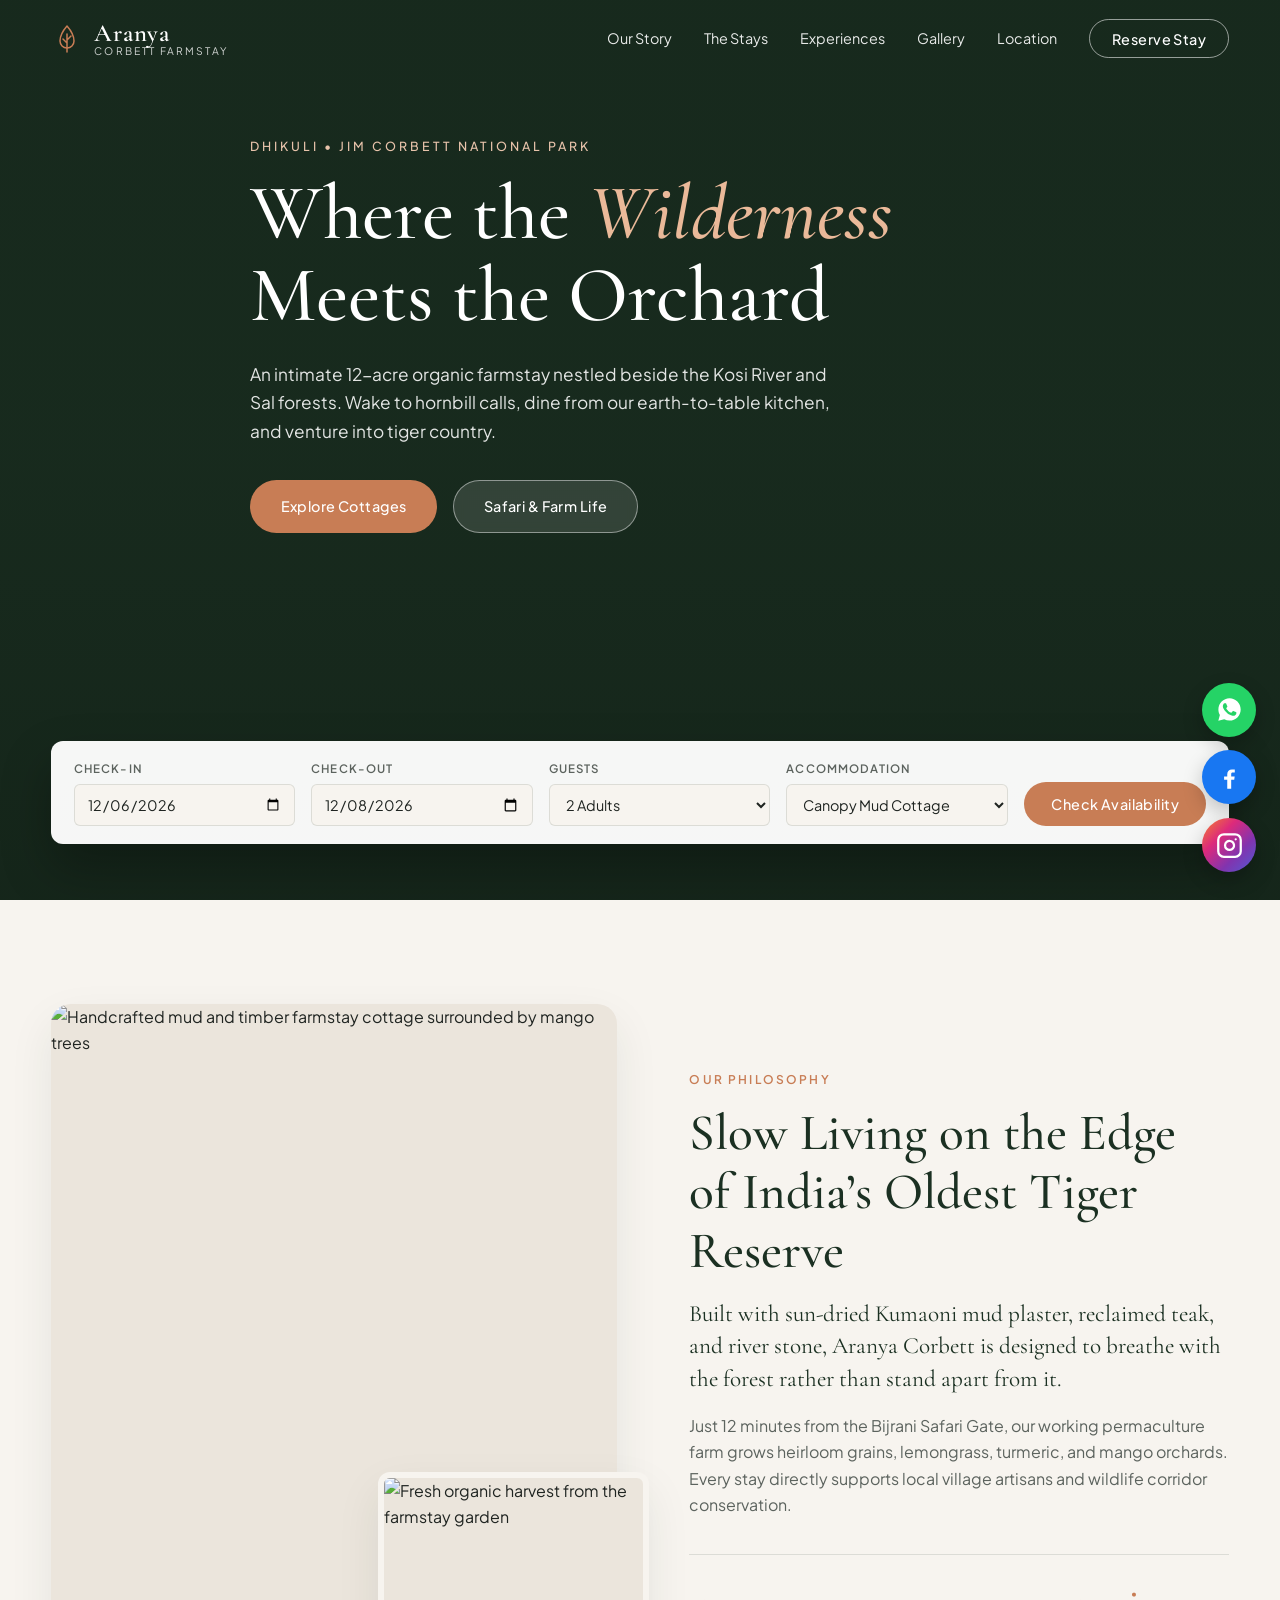
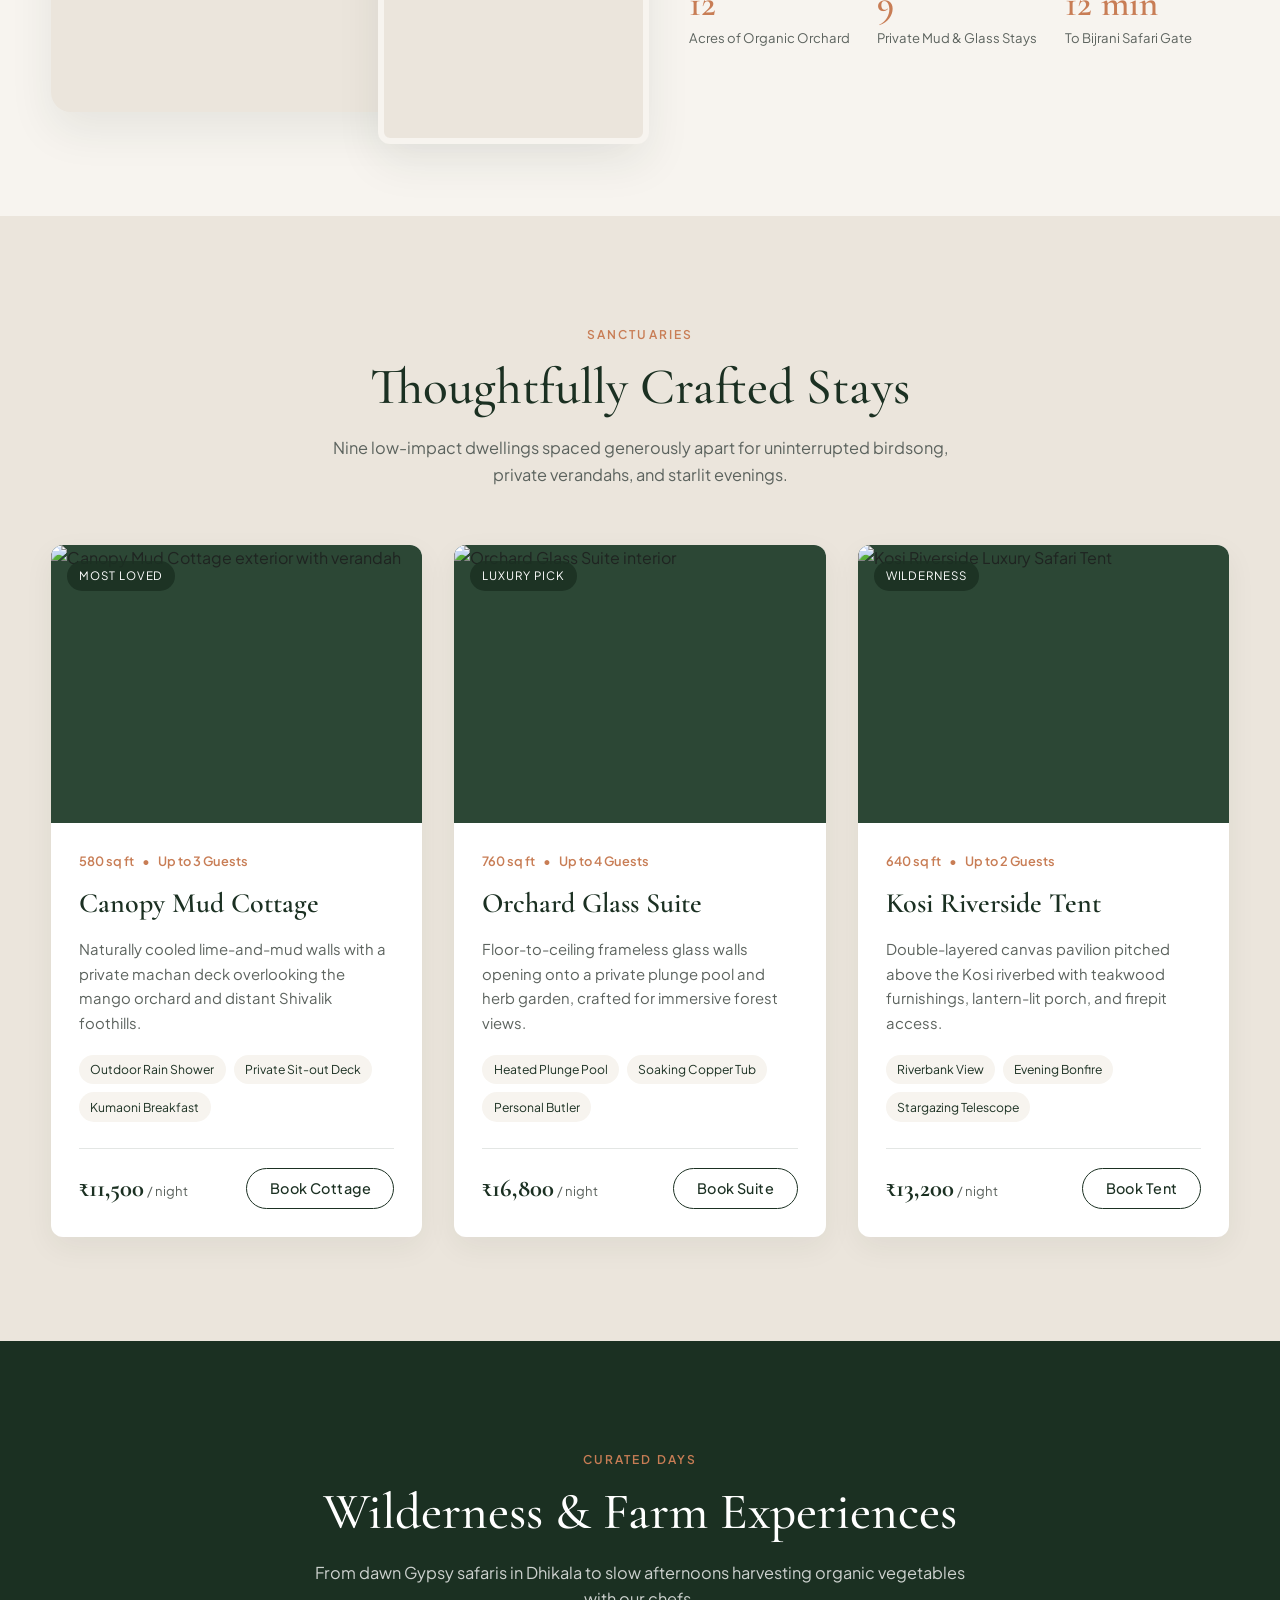
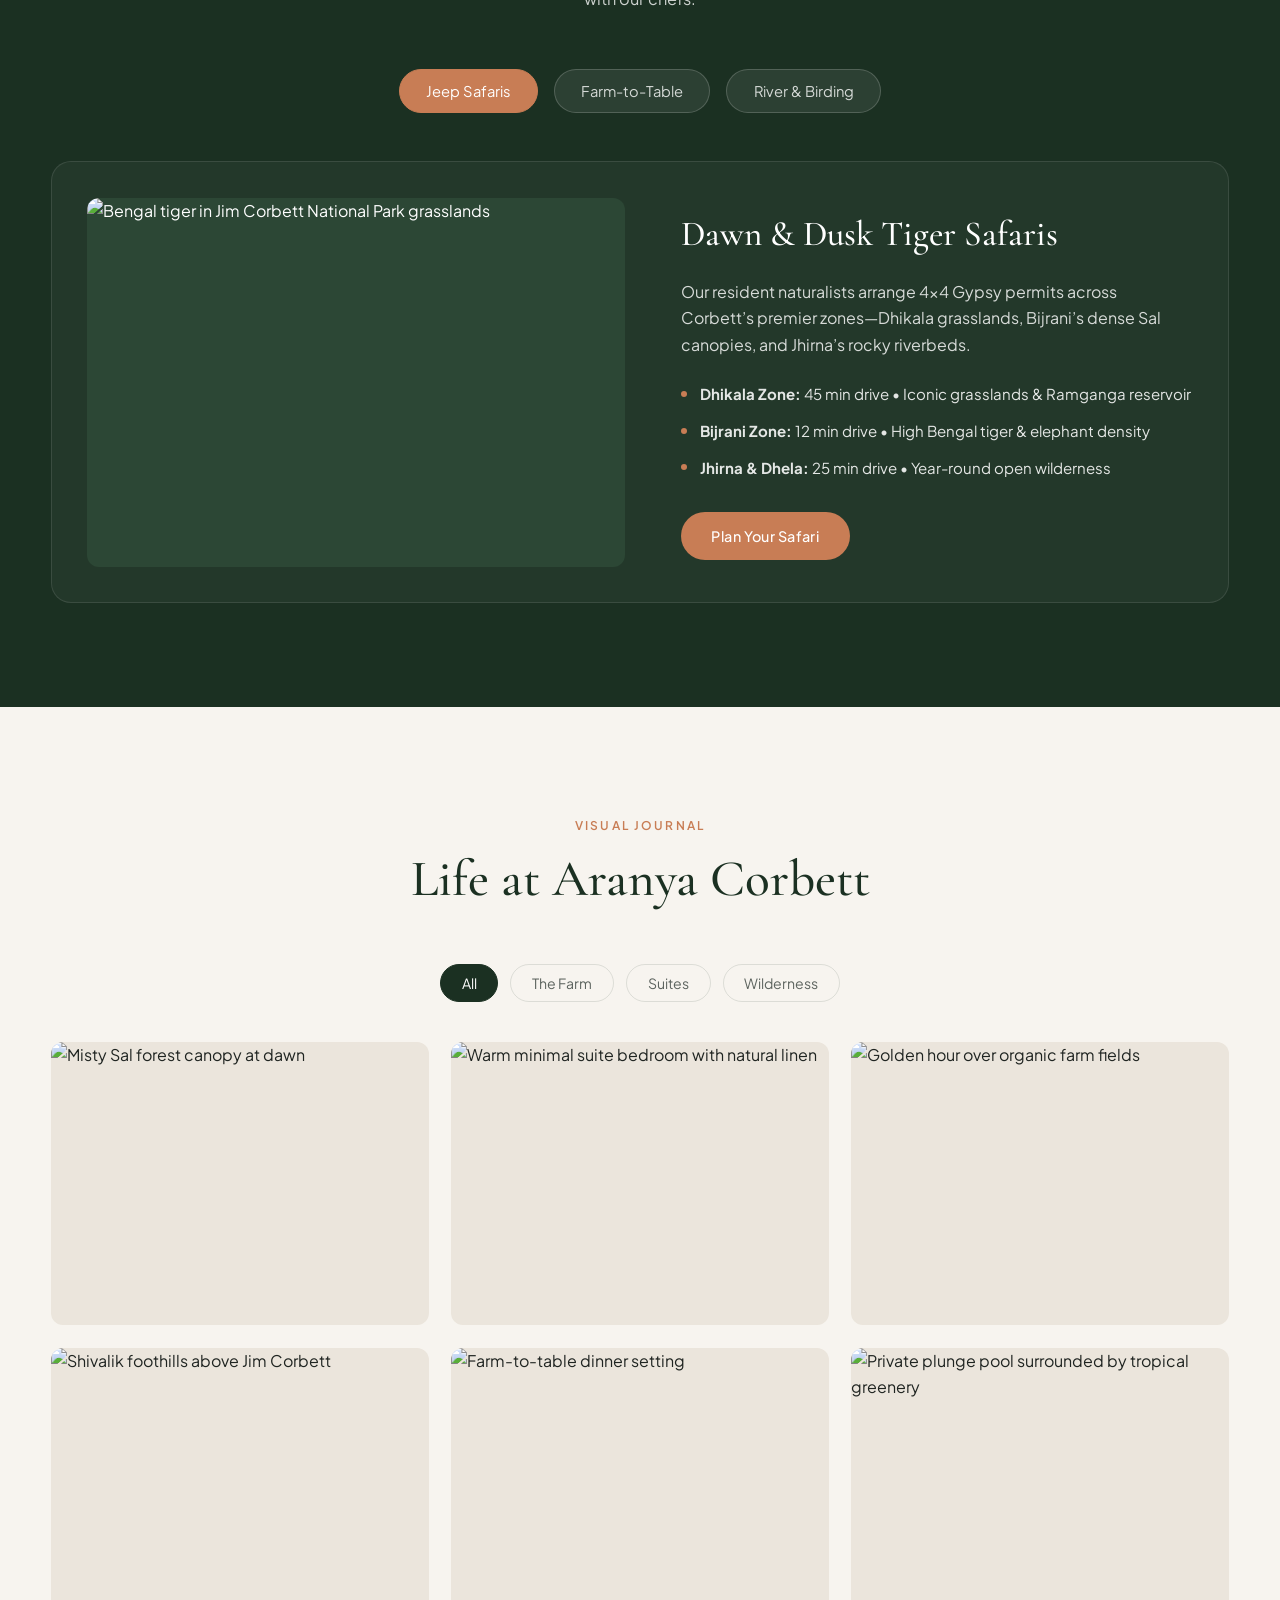
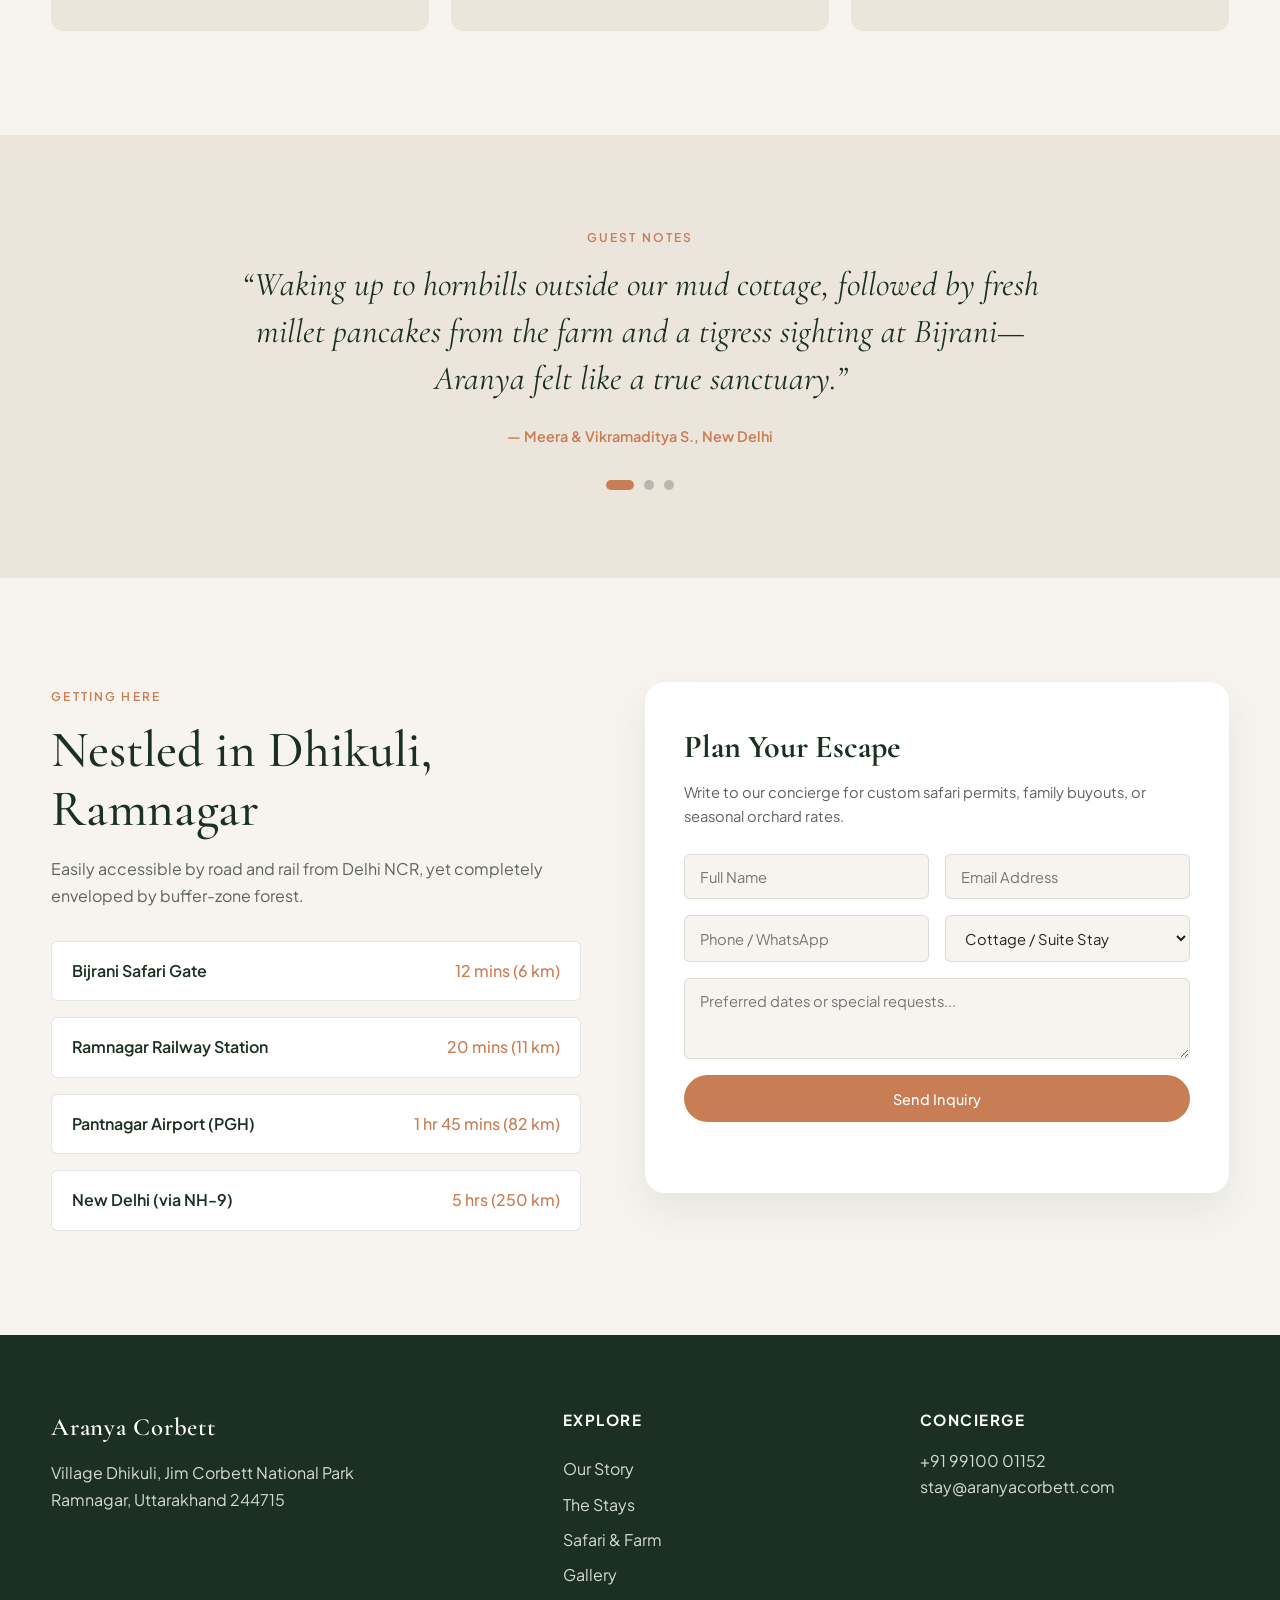
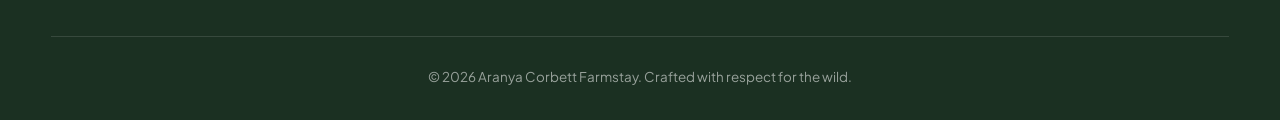
==== index.html @ 790213d7 "My first website upload" ====
<!DOCTYPE html>
<html lang="en">
<head>
  <meta charset="UTF-8" />
  <meta name="viewport" content="width=device-width, initial-scale=1.0" />
  <title>Aranya Corbett | Boutique Farmstay &amp; Wilderness Retreat</title>
  <meta name="description" content="A serene boutique farmstay on the edge of Jim Corbett National Park. Mud cottages, organic farm-to-table dining, and curated tiger safari experiences." />
  <link rel="preconnect" href="https://fonts.googleapis.com" />
  <link rel="preconnect" href="https://fonts.gstatic.com" crossorigin />
  <link href="https://fonts.googleapis.com/css2?family=Cormorant+Garamond:ital,wght@0,400;0,500;0,600;0,700;1,400;1,600&family=Plus+Jakarta+Sans:wght@300;400;500;600&display=swap" rel="stylesheet" />
  <link rel="stylesheet" href="styles.css" />
</head>
<body>
  <!-- Navigation -->
  <header class="navbar" id="navbar">
    <div class="container nav-container">
      <a href="#hero" class="brand" aria-label="Aranya Corbett Home">
        <svg class="brand-icon" viewBox="0 0 32 32" fill="none" aria-hidden="true">
          <path d="M16 3C16 3 9 11 9 18C9 21.866 12.134 25 16 25C19.866 25 23 21.866 23 18C23 11 16 3 16 3Z" stroke="currentColor" stroke-width="1.5" stroke-linejoin="round"/>
          <path d="M16 29V11M16 17L20 13M16 20L12 16" stroke="currentColor" stroke-width="1.5" stroke-linecap="round"/>
        </svg>
        <div class="brand-text">
          <span class="brand-name">Aranya</span>
          <span class="brand-sub">Corbett Farmstay</span>
        </div>
      </a>

      <nav class="nav-links" id="navLinks" aria-label="Primary Navigation">
        <a href="#story">Our Story</a>
        <a href="#stays">The Stays</a>
        <a href="#experiences">Experiences</a>
        <a href="#gallery">Gallery</a>
        <a href="#location">Location</a>
        <button class="btn btn-outline-light nav-cta open-booking-btn" type="button">Reserve Stay</button>
      </nav>

      <button class="mobile-toggle" id="mobileToggle" aria-label="Toggle Menu" aria-expanded="false">
        <span></span>
        <span></span>
        <span></span>
      </button>
    </div>
  </header>

  <!-- Hero Section -->
  <section class="hero" id="hero">
    <div class="hero-bg" role="img" aria-label="Misty morning over Jim Corbett forest and organic farm"></div>
    <div class="hero-overlay"></div>

    <div class="container hero-content">
      <p class="eyebrow">Dhikuli &bull; Jim Corbett National Park</p>
      <h1 class="hero-title">Where the <em>Wilderness</em> Meets the Orchard</h1>
      <p class="hero-subtitle">
        An intimate 12-acre organic farmstay nestled beside the Kosi River and Sal forests. Wake to hornbill calls, dine from our earth-to-table kitchen, and venture into tiger country.
      </p>
      <div class="hero-actions">
        <a href="#stays" class="btn btn-primary">Explore Cottages</a>
        <a href="#experiences" class="btn btn-ghost">Safari &amp; Farm Life</a>
      </div>
    </div>

    <!-- Quick Booking Bar -->
    <div class="container booking-bar-wrap">
      <form class="booking-bar" id="quickBookingForm" aria-label="Quick Reservation">
        <div class="booking-field">
          <label for="qb-checkin">Check-in</label>
          <input type="date" id="qb-checkin" required />
        </div>
        <div class="booking-field">
          <label for="qb-checkout">Check-out</label>
          <input type="date" id="qb-checkout" required />
        </div>
        <div class="booking-field">
          <label for="qb-guests">Guests</label>
          <select id="qb-guests">
            <option value="2 Adults">2 Adults</option>
            <option value="2 Adults, 1 Child">2 Adults, 1 Child</option>
            <option value="4 Adults">4 Adults</option>
            <option value="Family (6 Guests)">Family (6 Guests)</option>
          </select>
        </div>
        <div class="booking-field">
          <label for="qb-stay">Accommodation</label>
          <select id="qb-stay">
            <option value="Canopy Mud Cottage">Canopy Mud Cottage</option>
            <option value="Orchard Glass Suite">Orchard Glass Suite</option>
            <option value="Kosi Riverside Tent">Kosi Riverside Tent</option>
          </select>
        </div>
        <button type="submit" class="btn btn-primary booking-submit">Check Availability</button>
      </form>
    </div>
  </section>

  <!-- Our Story / Philosophy -->
  <section class="section story-section" id="story">
    <div class="container story-grid">
      <div class="story-media reveal">
        <div class="story-img-main">
          <img src="https://images.unsplash.com/photo-1587061949409-02df41d5e562?auto=format&fit=crop&w=1000&q=80" alt="Handcrafted mud and timber farmstay cottage surrounded by mango trees" loading="lazy" />
        </div>
        <div class="story-img-accent">
          <img src="https://images.unsplash.com/photo-1464226184884-fa280b87c399?auto=format&fit=crop&w=700&q=80" alt="Fresh organic harvest from the farmstay garden" loading="lazy" />
        </div>
      </div>

      <div class="story-content reveal">
        <span class="section-tag">Our Philosophy</span>
        <h2 class="section-title">Slow Living on the Edge of India&rsquo;s Oldest Tiger Reserve</h2>
        <p class="story-lead">
          Built with sun-dried Kumaoni mud plaster, reclaimed teak, and river stone, Aranya Corbett is designed to breathe with the forest rather than stand apart from it.
        </p>
        <p class="story-text">
          Just 12 minutes from the Bijrani Safari Gate, our working permaculture farm grows heirloom grains, lemongrass, turmeric, and mango orchards. Every stay directly supports local village artisans and wildlife corridor conservation.
        </p>

        <div class="story-stats">
          <div class="stat-item">
            <span class="stat-num">12</span>
            <span class="stat-label">Acres of Organic Orchard</span>
          </div>
          <div class="stat-item">
            <span class="stat-num">9</span>
            <span class="stat-label">Private Mud &amp; Glass Stays</span>
          </div>
          <div class="stat-item">
            <span class="stat-num">12 min</span>
            <span class="stat-label">To Bijrani Safari Gate</span>
          </div>
        </div>
      </div>
    </div>
  </section>

  <!-- Accommodations -->
  <section class="section stays-section" id="stays">
    <div class="container">
      <div class="section-header reveal">
        <span class="section-tag">Sanctuaries</span>
        <h2 class="section-title">Thoughtfully Crafted Stays</h2>
        <p class="section-desc">
          Nine low-impact dwellings spaced generously apart for uninterrupted birdsong, private verandahs, and starlit evenings.
        </p>
      </div>

      <div class="stays-grid">
        <!-- Card 1 -->
        <article class="stay-card reveal">
          <div class="stay-img-wrap">
            <img src="https://images.unsplash.com/photo-1596394516093-501ba68a0ba6?auto=format&fit=crop&w=900&q=80" alt="Canopy Mud Cottage exterior with verandah" loading="lazy" />
            <span class="stay-badge">Most Loved</span>
          </div>
          <div class="stay-body">
            <div class="stay-meta">
              <span>580 sq ft</span>
              <span>&bull;</span>
              <span>Up to 3 Guests</span>
            </div>
            <h3 class="stay-title">Canopy Mud Cottage</h3>
            <p class="stay-desc">
              Naturally cooled lime-and-mud walls with a private machan deck overlooking the mango orchard and distant Shivalik foothills.
            </p>
            <ul class="stay-amenities">
              <li>Outdoor Rain Shower</li>
              <li>Private Sit-out Deck</li>
              <li>Kumaoni Breakfast</li>
            </ul>
            <div class="stay-footer">
              <div class="stay-price">
                <span class="price-val">&#8377;11,500</span>
                <span class="price-unit">/ night</span>
              </div>
              <button class="btn btn-outline-dark open-booking-btn" data-stay="Canopy Mud Cottage" type="button">Book Cottage</button>
            </div>
          </div>
        </article>

        <!-- Card 2 -->
        <article class="stay-card reveal">
          <div class="stay-img-wrap">
            <img src="https://images.unsplash.com/photo-1618773928121-c32242e63f39?auto=format&fit=crop&w=900&q=80" alt="Orchard Glass Suite interior" loading="lazy" />
            <span class="stay-badge">Luxury Pick</span>
          </div>
          <div class="stay-body">
            <div class="stay-meta">
              <span>760 sq ft</span>
              <span>&bull;</span>
              <span>Up to 4 Guests</span>
            </div>
            <h3 class="stay-title">Orchard Glass Suite</h3>
            <p class="stay-desc">
              Floor-to-ceiling frameless glass walls opening onto a private plunge pool and herb garden, crafted for immersive forest views.
            </p>
            <ul class="stay-amenities">
              <li>Heated Plunge Pool</li>
              <li>Soaking Copper Tub</li>
              <li>Personal Butler</li>
            </ul>
            <div class="stay-footer">
              <div class="stay-price">
                <span class="price-val">&#8377;16,800</span>
                <span class="price-unit">/ night</span>
              </div>
              <button class="btn btn-outline-dark open-booking-btn" data-stay="Orchard Glass Suite" type="button">Book Suite</button>
            </div>
          </div>
        </article>

        <!-- Card 3 -->
        <article class="stay-card reveal">
          <div class="stay-img-wrap">
            <img src="https://images.unsplash.com/photo-1504280390367-361c6d9f38f4?auto=format&fit=crop&w=900&q=80" alt="Kosi Riverside Luxury Safari Tent" loading="lazy" />
            <span class="stay-badge">Wilderness</span>
          </div>
          <div class="stay-body">
            <div class="stay-meta">
              <span>640 sq ft</span>
              <span>&bull;</span>
              <span>Up to 2 Guests</span>
            </div>
            <h3 class="stay-title">Kosi Riverside Tent</h3>
            <p class="stay-desc">
              Double-layered canvas pavilion pitched above the Kosi riverbed with teakwood furnishings, lantern-lit porch, and firepit access.
            </p>
            <ul class="stay-amenities">
              <li>Riverbank View</li>
              <li>Evening Bonfire</li>
              <li>Stargazing Telescope</li>
            </ul>
            <div class="stay-footer">
              <div class="stay-price">
                <span class="price-val">&#8377;13,200</span>
                <span class="price-unit">/ night</span>
              </div>
              <button class="btn btn-outline-dark open-booking-btn" data-stay="Kosi Riverside Tent" type="button">Book Tent</button>
            </div>
          </div>
        </article>
      </div>
    </div>
  </section>

  <!-- Experiences (Interactive Tabs) -->
  <section class="section experiences-section" id="experiences">
    <div class="container">
      <div class="section-header light reveal">
        <span class="section-tag">Curated Days</span>
        <h2 class="section-title">Wilderness &amp; Farm Experiences</h2>
        <p class="section-desc">
          From dawn Gypsy safaris in Dhikala to slow afternoons harvesting organic vegetables with our chefs.
        </p>
      </div>

      <div class="exp-tabs" role="tablist" aria-label="Experience Categories">
        <button class="exp-tab active" role="tab" aria-selected="true" data-tab="safari">Jeep Safaris</button>
        <button class="exp-tab" role="tab" aria-selected="false" data-tab="farm">Farm-to-Table</button>
        <button class="exp-tab" role="tab" aria-selected="false" data-tab="trails">River &amp; Birding</button>
      </div>

      <div class="exp-panels">
        <!-- Panel 1: Safari -->
        <div class="exp-panel active" id="panel-safari" role="tabpanel">
          <div class="exp-grid">
            <div class="exp-image">
              <img src="https://images.unsplash.com/photo-1549366021-9f761d450615?auto=format&fit=crop&w=1000&q=80" alt="Bengal tiger in Jim Corbett National Park grasslands" loading="lazy" />
            </div>
            <div class="exp-details">
              <h3>Dawn &amp; Dusk Tiger Safaris</h3>
              <p>
                Our resident naturalists arrange 4x4 Gypsy permits across Corbett&rsquo;s premier zones—Dhikala grasslands, Bijrani&rsquo;s dense Sal canopies, and Jhirna&rsquo;s rocky riverbeds.
              </p>
              <ul class="exp-list">
                <li><strong>Dhikala Zone:</strong> 45 min drive &bull; Iconic grasslands &amp; Ramganga reservoir</li>
                <li><strong>Bijrani Zone:</strong> 12 min drive &bull; High Bengal tiger &amp; elephant density</li>
                <li><strong>Jhirna &amp; Dhela:</strong> 25 min drive &bull; Year-round open wilderness</li>
              </ul>
              <button class="btn btn-primary open-booking-btn" data-stay="Safari Package Inquiry" type="button">Plan Your Safari</button>
            </div>
          </div>
        </div>

        <!-- Panel 2: Farm-to-Table -->
        <div class="exp-panel" id="panel-farm" role="tabpanel">
          <div class="exp-grid">
            <div class="exp-image">
              <img src="https://images.unsplash.com/photo-1540189549336-e6e99c3679fe?auto=format&fit=crop&w=1000&q=80" alt="Freshly plated organic farm-to-table Kumaoni meal" loading="lazy" />
            </div>
            <div class="exp-details">
              <h3>Kumaoni Slow-Fire Kitchen</h3>
              <p>
                Ninety percent of our produce travels less than 100 meters from soil to plate. Enjoy wood-fired clay-pot curries, millet rotis, and wild honey harvested from our apiary.
              </p>
              <ul class="exp-list">
                <li><strong>Morning Harvest Walk:</strong> Pick herbs &amp; greens with our head chef</li>
                <li><strong>Orchard High Tea:</strong> Pahadi masala chai &amp; warm mandua cookies</li>
                <li><strong>Starlit Bonfire Dinner:</strong> Slow-cooked Kumaoni thali under the Sal trees</li>
              </ul>
              <button class="btn btn-primary open-booking-btn" data-stay="Farm Dining &amp; Stay" type="button">Reserve Dining Stay</button>
            </div>
          </div>
        </div>

        <!-- Panel 3: River & Birding -->
        <div class="exp-panel" id="panel-trails" role="tabpanel">
          <div class="exp-grid">
            <div class="exp-image">
              <img src="https://images.unsplash.com/photo-1441974231531-c6227db76b6e?auto=format&fit=crop&w=1000&q=80" alt="Sunlight filtering through dense Sal forest trail" loading="lazy" />
            </div>
            <div class="exp-details">
              <h3>600+ Bird Species &amp; Kosi Trails</h3>
              <p>
                Walk quietly along the Kosi River boulders at sunrise with binoculars in hand. Spot Great Hornbills, Crested Kingfishers, and Himalayan Rubythroats before breakfast.
              </p>
              <ul class="exp-list">
                <li><strong>Guided Birding Walk:</strong> 6:00 AM daily with Swarovski optics</li>
                <li><strong>Kosi River Picnic:</strong> Barefoot tea by clear mountain streams</li>
                <li><strong>Village Pottery &amp; Loom:</strong> Visit nearby Kumaoni artisan homes</li>
              </ul>
              <button class="btn btn-primary open-booking-btn" data-stay="Nature &amp; Birding Retreat" type="button">Book Nature Retreat</button>
            </div>
          </div>
        </div>
      </div>
    </div>
  </section>

  <!-- Filterable Gallery -->
  <section class="section gallery-section" id="gallery">
    <div class="container">
      <div class="section-header reveal">
        <span class="section-tag">Visual Journal</span>
        <h2 class="section-title">Life at Aranya Corbett</h2>
      </div>

      <div class="gallery-filters" role="group" aria-label="Filter Gallery">
        <button class="filter-btn active" data-filter="all">All</button>
        <button class="filter-btn" data-filter="farm">The Farm</button>
        <button class="filter-btn" data-filter="suites">Suites</button>
        <button class="filter-btn" data-filter="wilderness">Wilderness</button>
      </div>

      <div class="gallery-grid" id="galleryGrid">
        <figure class="gallery-item" data-category="wilderness">
          <img src="https://images.unsplash.com/photo-1511497584788-876760111969?auto=format&fit=crop&w=800&q=80" alt="Misty Sal forest canopy at dawn" loading="lazy" />
          <figcaption>Morning mist in the Sal corridor</figcaption>
        </figure>
        <figure class="gallery-item" data-category="suites">
          <img src="https://images.unsplash.com/photo-1582719478250-c89cae4dc85b?auto=format&fit=crop&w=800&q=80" alt="Warm minimal suite bedroom with natural linen" loading="lazy" />
          <figcaption>Sunlit Canopy Cottage interiors</figcaption>
        </figure>
        <figure class="gallery-item" data-category="farm">
          <img src="https://images.unsplash.com/photo-1500937386664-56d1dfef3854?auto=format&fit=crop&w=800&q=80" alt="Golden hour over organic farm fields" loading="lazy" />
          <figcaption>Golden hour across the organic orchard</figcaption>
        </figure>
        <figure class="gallery-item" data-category="wilderness">
          <img src="https://images.unsplash.com/photo-1470071459604-3b5ec3a7fe05?auto=format&fit=crop&w=800&q=80" alt="Shivalik foothills above Jim Corbett" loading="lazy" />
          <figcaption>Foothills of the Shivalik range</figcaption>
        </figure>
        <figure class="gallery-item" data-category="farm">
          <img src="https://images.unsplash.com/photo-1414235077428-338989a2e8c0?auto=format&fit=crop&w=800&q=80" alt="Farm-to-table dinner setting" loading="lazy" />
          <figcaption>Earth-to-table evening supper</figcaption>
        </figure>
        <figure class="gallery-item" data-category="suites">
          <img src="https://images.unsplash.com/photo-1571896349842-33c89424de2d?auto=format&fit=crop&w=800&q=80" alt="Private plunge pool surrounded by tropical greenery" loading="lazy" />
          <figcaption>Orchard Suite private plunge pool</figcaption>
        </figure>
      </div>
    </div>
  </section>

  <!-- Testimonials -->
  <section class="section testimonials-section">
    <div class="container">
      <div class="testimonial-wrap reveal">
        <span class="section-tag">Guest Notes</span>
        <div class="testimonial-slider" id="testimonialSlider">
          <blockquote class="testimonial active">
            <p>&ldquo;Waking up to hornbills outside our mud cottage, followed by fresh millet pancakes from the farm and a tigress sighting at Bijrani—Aranya felt like a true sanctuary.&rdquo;</p>
            <footer>&mdash; Meera &amp; Vikramaditya S., New Delhi</footer>
          </blockquote>
          <blockquote class="testimonial">
            <p>&ldquo;No loud music, no concrete blocks—just the sound of the Kosi River and the warmth of Kumaoni hospitality. The Orchard Glass Suite is architectural poetry.&rdquo;</p>
            <footer>&mdash; Elena Rostova, London</footer>
          </blockquote>
          <blockquote class="testimonial">
            <p>&ldquo;Our kids spent hours feeding the farm cows and learning organic composting. The naturalist team here knows every bird call in Corbett.&rdquo;</p>
            <footer>&mdash; Dr. Arjun Kulkarni, Bengaluru</footer>
          </blockquote>
        </div>
        <div class="testimonial-dots" id="testimonialDots" aria-label="Testimonial Navigation">
          <button class="dot active" data-slide="0" aria-label="Slide 1"></button>
          <button class="dot" data-slide="1" aria-label="Slide 2"></button>
          <button class="dot" data-slide="2" aria-label="Slide 3"></button>
        </div>
      </div>
    </div>
  </section>

  <!-- Location & Inquiry -->
  <section class="section location-section" id="location">
    <div class="container location-grid">
      <div class="location-info reveal">
        <span class="section-tag">Getting Here</span>
        <h2 class="section-title">Nestled in Dhikuli, Ramnagar</h2>
        <p class="location-desc">
          Easily accessible by road and rail from Delhi NCR, yet completely enveloped by buffer-zone forest.
        </p>

        <div class="distance-list">
          <div class="distance-item">
            <span class="dist-place">Bijrani Safari Gate</span>
            <span class="dist-time">12 mins (6 km)</span>
          </div>
          <div class="distance-item">
            <span class="dist-place">Ramnagar Railway Station</span>
            <span class="dist-time">20 mins (11 km)</span>
          </div>
          <div class="distance-item">
            <span class="dist-place">Pantnagar Airport (PGH)</span>
            <span class="dist-time">1 hr 45 mins (82 km)</span>
          </div>
          <div class="distance-item">
            <span class="dist-place">New Delhi (via NH-9)</span>
            <span class="dist-time">5 hrs (250 km)</span>
          </div>
        </div>
      </div>

      <div class="inquiry-card reveal">
        <h3>Plan Your Escape</h3>
        <p>Write to our concierge for custom safari permits, family buyouts, or seasonal orchard rates.</p>
        <form id="contactForm" class="contact-form">
          <div class="form-row">
            <input type="text" id="cf-name" placeholder="Full Name" required />
            <input type="email" id="cf-email" placeholder="Email Address" required />
          </div>
          <div class="form-row">
            <input type="tel" id="cf-phone" placeholder="Phone / WhatsApp" required />
            <select id="cf-interest">
              <option value="Cottage Stay">Cottage / Suite Stay</option>
              <option value="Safari + Stay">Safari + Stay Package</option>
              <option value="Full Farm Buyout">Full Farmstay Buyout</option>
            </select>
          </div>
          <textarea id="cf-message" rows="3" placeholder="Preferred dates or special requests..."></textarea>
          <button type="submit" class="btn btn-primary btn-full">Send Inquiry</button>
          <p class="form-feedback" id="contactFeedback" role="status" aria-live="polite"></p>
        </form>
      </div>
    </div>
  </section>

  <!-- Footer -->
  <footer class="footer">
    <div class="container footer-grid">
      <div class="footer-brand">
        <span class="brand-name">Aranya Corbett</span>
        <p>Village Dhikuli, Jim Corbett National Park<br />Ramnagar, Uttarakhand 244715</p>
      </div>
      <div class="footer-links">
        <h4>Explore</h4>
        <a href="#story">Our Story</a>
        <a href="#stays">The Stays</a>
        <a href="#experiences">Safari &amp; Farm</a>
        <a href="#gallery">Gallery</a>
      </div>
      <div class="footer-contact">
        <h4>Concierge</h4>
        <p>+91 99100 01152</p>
        <p>stay@aranyacorbett.com</p>
      </div>
    </div>
    <div class="container footer-bottom">
      <p>&copy; 2026 Aranya Corbett Farmstay. Crafted with respect for the wild.</p>
    </div>
  </footer>

  <!-- Reservation Modal -->
  <div class="modal-backdrop" id="bookingModal" aria-hidden="true" role="dialog" aria-modal="true" aria-labelledby="modalTitle">
    <div class="modal-card">
      <button class="modal-close" id="closeModal" aria-label="Close Modal">&times;</button>
      <span class="section-tag">Direct Reservation</span>
      <h3 id="modalTitle">Reserve Your Sanctuary</h3>
      <form id="modalBookingForm" class="modal-form">
        <div class="form-group">
          <label for="mb-stay">Selected Experience / Stay</label>
          <input type="text" id="mb-stay" readonly />
        </div>
        <div class="form-row">
          <div class="form-group">
            <label for="mb-checkin">Check-in</label>
            <input type="date" id="mb-checkin" required />
          </div>
          <div class="form-group">
            <label for="mb-checkout">Check-out</label>
            <input type="date" id="mb-checkout" required />
          </div>
        </div>
        <div class="form-row">
          <div class="form-group">
            <label for="mb-guests">Guests</label>
            <input type="text" id="mb-guests" value="2 Adults" required />
          </div>
          <div class="form-group">
            <label for="mb-phone">WhatsApp / Phone</label>
            <input type="tel" id="mb-phone" placeholder="+91 98..." required />
          </div>
        </div>
        <div class="form-group">
          <label for="mb-name">Guest Name</label>
          <input type="text" id="mb-name" placeholder="Your full name" required />
        </div>
        <button type="submit" class="btn btn-primary btn-full">Request Confirmation</button>
        <p class="form-feedback" id="modalFeedback" role="status" aria-live="polite"></p>
      </form>
    </div>
  </div>

  <!-- Lightbox Modal -->
  <div class="lightbox" id="lightbox" aria-hidden="true" role="dialog" aria-modal="true">
    <button class="lightbox-close" id="lightboxClose" aria-label="Close Image">&times;</button>
    <img src="" alt="" id="lightboxImg" />
    <p id="lightboxCaption"></p>
  </div>

  <!-- Floating Social Buttons (Right Side) -->
  <aside class="social-float" aria-label="Social Media &amp; Quick Chat">
    <a href="https://wa.me/919910001152?text=Hello%20Aranya%20Corbett%2C%20I%20would%20like%20to%20inquire%20about%20a%20stay." target="_blank" rel="noopener noreferrer" class="social-btn social-whatsapp" aria-label="Chat on WhatsApp" title="WhatsApp">
      <svg viewBox="0 0 24 24" fill="currentColor" aria-hidden="true">
        <path d="M12.04 2C6.58 2 2.13 6.45 2.13 11.91c0 1.75.46 3.45 1.32 4.95L2.05 22l5.25-1.38c1.45.79 3.08 1.21 4.74 1.21 5.46 0 9.91-4.45 9.91-9.91C21.95 6.45 17.5 2 12.04 2zm5.79 14.12c-.24.68-1.41 1.3-1.95 1.38-.5.07-1.14.1-1.84-.12-.43-.14-.98-.32-1.69-.63-2.97-1.28-4.91-4.27-5.06-4.47-.15-.2-1.21-1.61-1.21-3.07 0-1.46.76-2.18 1.03-2.48.27-.3.59-.37.79-.37.2 0 .4 0 .57.01.18.01.43-.07.67.51.24.59.84 2.04.91 2.19.07.15.12.32.02.52-.1.2-.15.32-.3.5-.15.17-.31.39-.45.52-.15.15-.3.31-.13.61.17.3.77 1.27 1.65 2.05 1.13 1.01 2.09 1.32 2.39 1.47.3.15.47.12.65-.07.18-.2.75-.87.95-1.17.2-.3.4-.25.67-.15.27.1 1.74.82 2.04.97.3.15.5.22.57.35.07.12.07.72-.17 1.4z"/>
      </svg>
    </a>
    <a href="https://www.facebook.com/" target="_blank" rel="noopener noreferrer" class="social-btn social-facebook" aria-label="Visit Facebook Page" title="Facebook Page">
      <svg viewBox="0 0 24 24" fill="currentColor" aria-hidden="true">
        <path d="M13.5 22v-8h2.7l.4-3H13.5V9.1c0-.87.24-1.46 1.49-1.46H16.7V4.96c-.3-.04-1.32-.13-2.51-.13-2.48 0-4.19 1.51-4.19 4.3V11H7.2v3H10v8h3.5z"/>
      </svg>
    </a>
    <a href="https://www.instagram.com/" target="_blank" rel="noopener noreferrer" class="social-btn social-instagram" aria-label="Visit Instagram Page" title="Instagram Page">
      <svg viewBox="0 0 24 24" fill="none" stroke="currentColor" stroke-width="2" stroke-linecap="round" stroke-linejoin="round" aria-hidden="true">
        <rect x="2" y="2" width="20" height="20" rx="5" ry="5"></rect>
        <path d="M16 11.37A4 4 0 1 1 12.63 8 4 4 0 0 1 16 11.37z"></path>
        <line x1="17.5" y1="6.5" x2="17.51" y2="6.5"></line>
      </svg>
    </a>
  </aside>

  <script src="script.js"></script>
</body>
</html>
---- styles.css ----
:root {
  --bg-cream: #f7f4ef;
  --bg-sand: #ebe5dc;
  --forest-deep: #1b3022;
  --forest-mid: #2c4735;
  --terracotta: #c87d55;
  --terracotta-dark: #ae653f;
  --text-dark: #1f2421;
  --text-muted: #5c635e;
  --white: #ffffff;
  --border-soft: rgba(27, 48, 34, 0.12);
  --font-serif: 'Cormorant Garamond', Georgia, serif;
  --font-sans: 'Plus Jakarta Sans', -apple-system, BlinkMacSystemFont, sans-serif;
  --shadow-soft: 0 18px 45px rgba(27, 48, 34, 0.08);
  --shadow-card: 0 10px 30px rgba(27, 48, 34, 0.06);
  --radius-sm: 6px;
  --radius-md: 12px;
  --radius-lg: 20px;
  --transition: 0.35s cubic-bezier(0.22, 1, 0.36, 1);
}

*,
*::before,
*::after {
  box-sizing: border-box;
  margin: 0;
  padding: 0;
}

html {
  scroll-behavior: smooth;
  font-size: 16px;
}

body {
  font-family: var(--font-sans);
  background-color: var(--bg-cream);
  color: var(--text-dark);
  line-height: 1.65;
  overflow-x: hidden;
  -webkit-font-smoothing: antialiased;
}

img {
  display: block;
  max-width: 100%;
}

a {
  text-decoration: none;
  color: inherit;
}

button,
input,
select,
textarea {
  font-family: inherit;
}

.container {
  width: min(1220px, 92%);
  margin-inline: auto;
}

.section {
  padding: 6.5rem 0;
}

.section-tag {
  display: inline-block;
  font-size: 0.75rem;
  font-weight: 600;
  letter-spacing: 0.18em;
  text-transform: uppercase;
  color: var(--terracotta);
  margin-bottom: 0.85rem;
}

.section-title {
  font-family: var(--font-serif);
  font-size: clamp(2.1rem, 4vw, 3.25rem);
  font-weight: 500;
  line-height: 1.15;
  color: var(--forest-deep);
  margin-bottom: 1.1rem;
}

.section-header {
  text-align: center;
  max-width: 650px;
  margin: 0 auto 3.5rem;
}

.section-desc {
  color: var(--text-muted);
  font-size: 1.02rem;
}

.section-header.light .section-title {
  color: var(--white);
}

.section-header.light .section-desc {
  color: rgba(255, 255, 255, 0.78);
}

/* Buttons */
.btn {
  display: inline-flex;
  align-items: center;
  justify-content: center;
  padding: 0.85rem 1.85rem;
  border-radius: 50px;
  font-size: 0.9rem;
  font-weight: 500;
  letter-spacing: 0.03em;
  cursor: pointer;
  border: 1.5px solid transparent;
  transition: all var(--transition);
}

.btn-primary {
  background-color: var(--terracotta);
  color: var(--white);
}

.btn-primary:hover {
  background-color: var(--terracotta-dark);
  transform: translateY(-2px);
}

.btn-ghost {
  background-color: rgba(255, 255, 255, 0.12);
  color: var(--white);
  border-color: rgba(255, 255, 255, 0.45);
  backdrop-filter: blur(6px);
}

.btn-ghost:hover {
  background-color: var(--white);
  color: var(--forest-deep);
}

.btn-outline-light {
  background: transparent;
  color: var(--white);
  border-color: rgba(255, 255, 255, 0.55);
  padding: 0.6rem 1.35rem;
}

.btn-outline-light:hover {
  background: var(--white);
  color: var(--forest-deep);
}

.btn-outline-dark {
  background: transparent;
  color: var(--forest-deep);
  border-color: var(--forest-deep);
  padding: 0.65rem 1.4rem;
}

.btn-outline-dark:hover {
  background: var(--forest-deep);
  color: var(--white);
}

.btn-full {
  width: 100%;
}

/* Navbar */
.navbar {
  position: fixed;
  top: 0;
  left: 0;
  width: 100%;
  z-index: 1000;
  padding: 1.2rem 0;
  transition: background-color 0.35s ease, padding 0.35s ease, box-shadow 0.35s ease;
}

.navbar.scrolled {
  background-color: rgba(27, 48, 34, 0.96);
  backdrop-filter: blur(10px);
  padding: 0.85rem 0;
  box-shadow: 0 8px 25px rgba(0, 0, 0, 0.14);
}

.nav-container {
  display: flex;
  align-items: center;
  justify-content: space-between;
}

.brand {
  display: flex;
  align-items: center;
  gap: 0.7rem;
  color: var(--white);
}

.brand-icon {
  width: 32px;
  height: 32px;
  color: var(--terracotta);
}

.brand-text {
  display: flex;
  flex-direction: column;
  line-height: 1.05;
}

.brand-name {
  font-family: var(--font-serif);
  font-size: 1.55rem;
  font-weight: 600;
  letter-spacing: 0.03em;
}

.brand-sub {
  font-size: 0.65rem;
  text-transform: uppercase;
  letter-spacing: 0.2em;
  opacity: 0.8;
}

.nav-links {
  display: flex;
  align-items: center;
  gap: 2rem;
  color: var(--white);
}

.nav-links a {
  font-size: 0.9rem;
  font-weight: 400;
  opacity: 0.9;
  transition: opacity 0.25s, color 0.25s;
}

.nav-links a:hover {
  opacity: 1;
  color: var(--terracotta);
}

.mobile-toggle {
  display: none;
  flex-direction: column;
  gap: 5px;
  background: none;
  border: none;
  cursor: pointer;
  padding: 4px;
}

.mobile-toggle span {
  width: 24px;
  height: 2px;
  background-color: var(--white);
  transition: transform 0.3s, opacity 0.3s;
}

/* Hero Section */
.hero {
  position: relative;
  min-height: 100vh;
  display: flex;
  flex-direction: column;
  justify-content: center;
  padding: 8.5rem 0 3.5rem;
  color: var(--white);
  background-color: var(--forest-deep);
  overflow: hidden;
}

.hero-bg {
  position: absolute;
  inset: 0;
  background-image: url('https://images.unsplash.com/photo-1511497584788-876760111969?auto=format&fit=crop&w=1920&q=80');
  background-size: cover;
  background-position: center;
  transform: scale(1.04);
  animation: slowZoom 22s ease-in-out infinite alternate;
}

@keyframes slowZoom {
  from { transform: scale(1.02); }
  to { transform: scale(1.1); }
}

.hero-overlay {
  position: absolute;
  inset: 0;
  background: linear-gradient(
    to bottom,
    rgba(20, 36, 25, 0.55) 0%,
    rgba(20, 36, 25, 0.48) 50%,
    rgba(20, 36, 25, 0.85) 100%
  );
}

.hero-content {
  position: relative;
  z-index: 2;
  max-width: 780px;
  margin-bottom: 4rem;
}

.eyebrow {
  font-size: 0.78rem;
  text-transform: uppercase;
  letter-spacing: 0.24em;
  color: #e8c3ab;
  margin-bottom: 1rem;
  font-weight: 500;
}

.hero-title {
  font-family: var(--font-serif);
  font-size: clamp(2.8rem, 6.2vw, 4.9rem);
  font-weight: 500;
  line-height: 1.05;
  margin-bottom: 1.4rem;
}

.hero-title em {
  font-style: italic;
  color: #eab999;
}

.hero-subtitle {
  font-size: 1.08rem;
  max-width: 600px;
  color: rgba(255, 255, 255, 0.88);
  margin-bottom: 2.2rem;
}

.hero-actions {
  display: flex;
  flex-wrap: wrap;
  gap: 1rem;
}

/* Quick Booking Bar */
.booking-bar-wrap {
  position: relative;
  z-index: 3;
  margin-top: auto;
}

.booking-bar {
  display: grid;
  grid-template-columns: repeat(4, 1fr) auto;
  gap: 1rem;
  background: rgba(255, 255, 255, 0.96);
  color: var(--text-dark);
  padding: 1.15rem 1.4rem;
  border-radius: var(--radius-md);
  box-shadow: 0 24px 50px rgba(0, 0, 0, 0.28);
  align-items: end;
}

.booking-field {
  display: flex;
  flex-direction: column;
  gap: 0.35rem;
}

.booking-field label {
  font-size: 0.72rem;
  font-weight: 600;
  text-transform: uppercase;
  letter-spacing: 0.1em;
  color: var(--text-muted);
}

.booking-field input,
.booking-field select {
  border: 1px solid var(--border-soft);
  border-radius: var(--radius-sm);
  padding: 0.62rem 0.75rem;
  font-size: 0.9rem;
  background-color: var(--bg-cream);
  color: var(--text-dark);
}

.booking-submit {
  height: 44px;
  padding-inline: 1.65rem;
}

/* Story Section */
.story-grid {
  display: grid;
  grid-template-columns: 1.05fr 1fr;
  gap: 4.5rem;
  align-items: center;
}

.story-media {
  position: relative;
}

.story-img-main {
  border-radius: var(--radius-lg);
  overflow: hidden;
  box-shadow: var(--shadow-soft);
  aspect-ratio: 4 / 5;
  background-color: var(--bg-sand);
}

.story-img-main img,
.story-img-accent img {
  width: 100%;
  height: 100%;
  object-fit: cover;
}

.story-img-accent {
  position: absolute;
  bottom: -2rem;
  right: -2rem;
  width: 48%;
  aspect-ratio: 1 / 1;
  border-radius: var(--radius-md);
  overflow: hidden;
  border: 6px solid var(--bg-cream);
  box-shadow: var(--shadow-soft);
  background-color: var(--bg-sand);
}

.story-lead {
  font-family: var(--font-serif);
  font-size: 1.45rem;
  line-height: 1.4;
  color: var(--forest-deep);
  margin-bottom: 1.1rem;
}

.story-text {
  color: var(--text-muted);
  margin-bottom: 2.2rem;
}

.story-stats {
  display: grid;
  grid-template-columns: repeat(3, 1fr);
  gap: 1.5rem;
  padding-top: 1.8rem;
  border-top: 1px solid var(--border-soft);
}

.stat-num {
  display: block;
  font-family: var(--font-serif);
  font-size: 2.3rem;
  font-weight: 600;
  color: var(--terracotta);
  line-height: 1.1;
}

.stat-label {
  font-size: 0.82rem;
  color: var(--text-muted);
}

/* Stays Section */
.stays-section {
  background-color: var(--bg-sand);
}

.stays-grid {
  display: grid;
  grid-template-columns: repeat(3, 1fr);
  gap: 2rem;
}

.stay-card {
  background: var(--white);
  border-radius: var(--radius-md);
  overflow: hidden;
  box-shadow: var(--shadow-card);
  display: flex;
  flex-direction: column;
  transition: transform var(--transition), box-shadow var(--transition);
}

.stay-card:hover {
  transform: translateY(-6px);
  box-shadow: var(--shadow-soft);
}

.stay-img-wrap {
  position: relative;
  aspect-ratio: 4 / 3;
  overflow: hidden;
  background-color: var(--forest-mid);
}

.stay-img-wrap img {
  width: 100%;
  height: 100%;
  object-fit: cover;
  transition: transform 0.6s ease;
}

.stay-card:hover .stay-img-wrap img {
  transform: scale(1.06);
}

.stay-badge {
  position: absolute;
  top: 1rem;
  left: 1rem;
  background: rgba(27, 48, 34, 0.86);
  color: var(--white);
  font-size: 0.72rem;
  letter-spacing: 0.08em;
  text-transform: uppercase;
  padding: 0.35rem 0.75rem;
  border-radius: 50px;
}

.stay-body {
  padding: 1.75rem;
  display: flex;
  flex-direction: column;
  flex: 1;
}

.stay-meta {
  display: flex;
  gap: 0.5rem;
  font-size: 0.8rem;
  color: var(--terracotta);
  font-weight: 600;
  margin-bottom: 0.5rem;
}

.stay-title {
  font-family: var(--font-serif);
  font-size: 1.75rem;
  font-weight: 600;
  color: var(--forest-deep);
  margin-bottom: 0.7rem;
}

.stay-desc {
  color: var(--text-muted);
  font-size: 0.93rem;
  margin-bottom: 1.2rem;
}

.stay-amenities {
  list-style: none;
  display: flex;
  flex-wrap: wrap;
  gap: 0.5rem;
  margin-bottom: 1.6rem;
}

.stay-amenities li {
  font-size: 0.76rem;
  background: var(--bg-cream);
  color: var(--forest-deep);
  padding: 0.3rem 0.7rem;
  border-radius: 50px;
}

.stay-footer {
  margin-top: auto;
  padding-top: 1.2rem;
  border-top: 1px solid var(--border-soft);
  display: flex;
  align-items: center;
  justify-content: space-between;
}

.price-val {
  font-family: var(--font-serif);
  font-size: 1.55rem;
  font-weight: 700;
  color: var(--forest-deep);
}

.price-unit {
  font-size: 0.82rem;
  color: var(--text-muted);
}

/* Experiences Section */
.experiences-section {
  background-color: var(--forest-deep);
  color: var(--white);
}

.exp-tabs {
  display: flex;
  justify-content: center;
  gap: 1rem;
  margin-bottom: 3rem;
  flex-wrap: wrap;
}

.exp-tab {
  background: rgba(255, 255, 255, 0.08);
  color: rgba(255, 255, 255, 0.8);
  border: 1px solid rgba(255, 255, 255, 0.18);
  padding: 0.75rem 1.65rem;
  border-radius: 50px;
  font-size: 0.92rem;
  cursor: pointer;
  transition: all 0.3s ease;
}

.exp-tab.active,
.exp-tab:hover {
  background: var(--terracotta);
  border-color: var(--terracotta);
  color: var(--white);
}

.exp-panel {
  display: none;
  animation: fadeIn 0.45s ease;
}

.exp-panel.active {
  display: block;
}

@keyframes fadeIn {
  from { opacity: 0; transform: translateY(10px); }
  to { opacity: 1; transform: translateY(0); }
}

.exp-grid {
  display: grid;
  grid-template-columns: 1.05fr 1fr;
  gap: 3.5rem;
  align-items: center;
  background: rgba(255, 255, 255, 0.04);
  border: 1px solid rgba(255, 255, 255, 0.1);
  border-radius: var(--radius-lg);
  padding: 2.2rem;
}

.exp-image {
  border-radius: var(--radius-md);
  overflow: hidden;
  aspect-ratio: 16 / 11;
  background-color: var(--forest-mid);
}

.exp-image img {
  width: 100%;
  height: 100%;
  object-fit: cover;
}

.exp-details h3 {
  font-family: var(--font-serif);
  font-size: 2.2rem;
  font-weight: 500;
  margin-bottom: 1rem;
}

.exp-details p {
  color: rgba(255, 255, 255, 0.82);
  margin-bottom: 1.5rem;
}

.exp-list {
  list-style: none;
  margin-bottom: 2rem;
  display: grid;
  gap: 0.75rem;
}

.exp-list li {
  font-size: 0.94rem;
  color: rgba(255, 255, 255, 0.88);
  padding-left: 1.2rem;
  position: relative;
}

.exp-list li::before {
  content: '';
  position: absolute;
  left: 0;
  top: 0.55rem;
  width: 6px;
  height: 6px;
  border-radius: 50%;
  background-color: var(--terracotta);
}

/* Gallery */
.gallery-filters {
  display: flex;
  justify-content: center;
  gap: 0.75rem;
  margin-bottom: 2.5rem;
  flex-wrap: wrap;
}

.filter-btn {
  background: transparent;
  border: 1px solid var(--border-soft);
  color: var(--text-muted);
  padding: 0.55rem 1.3rem;
  border-radius: 50px;
  font-size: 0.88rem;
  cursor: pointer;
  transition: all 0.25s ease;
}

.filter-btn.active,
.filter-btn:hover {
  background: var(--forest-deep);
  border-color: var(--forest-deep);
  color: var(--white);
}

.gallery-grid {
  display: grid;
  grid-template-columns: repeat(3, 1fr);
  gap: 1.4rem;
}

.gallery-item {
  position: relative;
  border-radius: var(--radius-md);
  overflow: hidden;
  aspect-ratio: 4 / 3;
  cursor: pointer;
  background-color: var(--bg-sand);
}

.gallery-item.hidden {
  display: none;
}

.gallery-item img {
  width: 100%;
  height: 100%;
  object-fit: cover;
  transition: transform 0.5s ease;
}

.gallery-item:hover img {
  transform: scale(1.07);
}

.gallery-item figcaption {
  position: absolute;
  inset: auto 0 0 0;
  padding: 1.8rem 1.1rem 0.9rem;
  background: linear-gradient(to top, rgba(20, 36, 25, 0.82), transparent);
  color: var(--white);
  font-size: 0.86rem;
  opacity: 0;
  transition: opacity 0.3s ease;
}

.gallery-item:hover figcaption {
  opacity: 1;
}

/* Testimonials */
.testimonials-section {
  background-color: var(--bg-sand);
  padding: 5.5rem 0;
}

.testimonial-wrap {
  max-width: 820px;
  margin-inline: auto;
  text-align: center;
}

.testimonial {
  display: none;
  animation: fadeIn 0.5s ease;
}

.testimonial.active {
  display: block;
}

.testimonial p {
  font-family: var(--font-serif);
  font-size: clamp(1.5rem, 2.8vw, 2.1rem);
  font-style: italic;
  line-height: 1.4;
  color: var(--forest-deep);
  margin-bottom: 1.4rem;
}

.testimonial footer {
  font-size: 0.9rem;
  font-weight: 600;
  color: var(--terracotta);
}

.testimonial-dots {
  display: flex;
  justify-content: center;
  gap: 0.65rem;
  margin-top: 2rem;
}

.dot {
  width: 10px;
  height: 10px;
  border-radius: 50%;
  border: none;
  background: rgba(27, 48, 34, 0.25);
  cursor: pointer;
  transition: all 0.3s;
}

.dot.active {
  background: var(--terracotta);
  width: 28px;
  border-radius: 50px;
}

/* Location & Inquiry */
.location-grid {
  display: grid;
  grid-template-columns: 1fr 1.1fr;
  gap: 4rem;
  align-items: start;
}

.location-desc {
  color: var(--text-muted);
  margin-bottom: 2rem;
}

.distance-list {
  display: grid;
  gap: 1rem;
}

.distance-item {
  display: flex;
  justify-content: space-between;
  padding: 1rem 1.25rem;
  background: var(--white);
  border-radius: var(--radius-sm);
  border: 1px solid var(--border-soft);
}

.dist-place {
  font-weight: 600;
  color: var(--forest-deep);
}

.dist-time {
  color: var(--terracotta);
  font-weight: 500;
}

.inquiry-card {
  background: var(--white);
  padding: 2.4rem;
  border-radius: var(--radius-lg);
  box-shadow: var(--shadow-soft);
}

.inquiry-card h3 {
  font-family: var(--font-serif);
  font-size: 2rem;
  color: var(--forest-deep);
  margin-bottom: 0.4rem;
}

.inquiry-card > p {
  color: var(--text-muted);
  font-size: 0.92rem;
  margin-bottom: 1.6rem;
}

.contact-form {
  display: grid;
  gap: 1rem;
}

.form-row {
  display: grid;
  grid-template-columns: 1fr 1fr;
  gap: 1rem;
}

.contact-form input,
.contact-form select,
.contact-form textarea,
.modal-form input {
  width: 100%;
  padding: 0.78rem 0.95rem;
  border: 1px solid var(--border-soft);
  border-radius: var(--radius-sm);
  background: var(--bg-cream);
  font-size: 0.92rem;
  color: var(--text-dark);
}

.contact-form input:focus,
.contact-form select:focus,
.contact-form textarea:focus,
.modal-form input:focus {
  outline: 2px solid var(--terracotta);
  border-color: transparent;
}

.form-feedback {
  font-size: 0.88rem;
  font-weight: 500;
  color: var(--forest-mid);
  min-height: 1.2em;
}

/* Footer */
.footer {
  background-color: var(--forest-deep);
  color: rgba(255, 255, 255, 0.82);
  padding: 4.5rem 0 2rem;
}

.footer-grid {
  display: grid;
  grid-template-columns: 1.5fr 1fr 1fr;
  gap: 3rem;
  padding-bottom: 3rem;
  border-bottom: 1px solid rgba(255, 255, 255, 0.12);
}

.footer-brand .brand-name {
  display: block;
  color: var(--white);
  margin-bottom: 0.8rem;
}

.footer h4 {
  color: var(--white);
  font-size: 0.95rem;
  text-transform: uppercase;
  letter-spacing: 0.1em;
  margin-bottom: 1rem;
}

.footer-links {
  display: flex;
  flex-direction: column;
  gap: 0.55rem;
}

.footer-links a:hover {
  color: var(--terracotta);
}

.footer-bottom {
  padding-top: 1.8rem;
  font-size: 0.84rem;
  color: rgba(255, 255, 255, 0.55);
  text-align: center;
}

/* Modal & Lightbox */
.modal-backdrop,
.lightbox {
  position: fixed;
  inset: 0;
  background: rgba(16, 28, 20, 0.78);
  backdrop-filter: blur(6px);
  display: flex;
  align-items: center;
  justify-content: center;
  padding: 1.5rem;
  z-index: 2000;
  opacity: 0;
  pointer-events: none;
  transition: opacity 0.3s ease;
}

.modal-backdrop.open,
.lightbox.open {
  opacity: 1;
  pointer-events: auto;
}

.modal-card {
  position: relative;
  background: var(--white);
  width: min(520px, 100%);
  padding: 2.4rem;
  border-radius: var(--radius-lg);
  box-shadow: 0 28px 60px rgba(0, 0, 0, 0.3);
}

.modal-card h3 {
  font-family: var(--font-serif);
  font-size: 2rem;
  color: var(--forest-deep);
  margin-bottom: 1.4rem;
}

.modal-close,
.lightbox-close {
  position: absolute;
  top: 1rem;
  right: 1.25rem;
  background: none;
  border: none;
  font-size: 1.9rem;
  line-height: 1;
  cursor: pointer;
  color: var(--text-muted);
}

.lightbox-close {
  color: var(--white);
  top: 1.5rem;
  right: 2rem;
  font-size: 2.5rem;
}

.modal-form {
  display: grid;
  gap: 1rem;
}

.form-group {
  display: flex;
  flex-direction: column;
  gap: 0.35rem;
}

.form-group label {
  font-size: 0.78rem;
  font-weight: 600;
  color: var(--text-muted);
  text-transform: uppercase;
  letter-spacing: 0.06em;
}

.lightbox {
  flex-direction: column;
  gap: 1rem;
}

.lightbox img {
  max-height: 80vh;
  max-width: 90vw;
  border-radius: var(--radius-md);
  box-shadow: 0 20px 50px rgba(0, 0, 0, 0.45);
}

.lightbox p {
  color: var(--white);
  font-size: 0.95rem;
}

/* Scroll Reveal */
.reveal {
  opacity: 0;
  transform: translateY(26px);
  transition: opacity 0.7s ease, transform 0.7s ease;
}

.reveal.visible {
  opacity: 1;
  transform: translateY(0);
}

/* Floating Social Buttons (Right Side) */
.social-float {
  position: fixed;
  right: 1.5rem;
  bottom: 1.75rem;
  z-index: 1500;
  display: flex;
  flex-direction: column;
  gap: 0.85rem;
}

.social-btn {
  width: 54px;
  height: 54px;
  border-radius: 50%;
  display: flex;
  align-items: center;
  justify-content: center;
  color: var(--white);
  box-shadow: 0 8px 20px rgba(0, 0, 0, 0.22);
  transition: transform var(--transition), box-shadow var(--transition);
}

.social-btn svg {
  width: 27px;
  height: 27px;
}

.social-btn:hover {
  transform: translateX(-4px) scale(1.06);
  box-shadow: 0 12px 24px rgba(0, 0, 0, 0.28);
}

.social-whatsapp {
  background-color: #25d366;
}

.social-facebook {
  background-color: #1877f2;
}

.social-instagram {
  background: linear-gradient(135deg, #f58529, #dd2a7b, #8134af, #515bd4);
}

@media (max-width: 768px) {
  .social-float {
    right: 0.9rem;
    bottom: 1.25rem;
    gap: 0.7rem;
  }

  .social-btn {
    width: 48px;
    height: 48px;
  }

  .social-btn svg {
    width: 24px;
    height: 24px;
  }
}

/* Responsive */
@media (max-width: 1024px) {
  .booking-bar {
    grid-template-columns: repeat(2, 1fr);
  }
  .booking-submit {
    grid-column: span 2;
  }
  .stays-grid,
  .gallery-grid {
    grid-template-columns: repeat(2, 1fr);
  }
  .story-grid,
  .exp-grid,
  .location-grid {
    grid-template-columns: 1fr;
    gap: 2.5rem;
  }
  .story-img-accent {
    right: 1rem;
    bottom: -1.5rem;
    width: 40%;
  }
}

@media (max-width: 768px) {
  .section {
    padding: 4.5rem 0;
  }
  .mobile-toggle {
    display: flex;
    z-index: 1002;
  }
  .nav-links {
    position: fixed;
    inset: 0;
    background: var(--forest-deep);
    flex-direction: column;
    justify-content: center;
    gap: 1.8rem;
    font-size: 1.2rem;
    transform: translateX(100%);
    transition: transform 0.35s ease;
  }
  .nav-links.open {
    transform: translateX(0);
  }
  .booking-bar,
  .stays-grid,
  .gallery-grid,
  .form-row,
  .footer-grid {
    grid-template-columns: 1fr;
  }
  .booking-submit {
    grid-column: span 1;
  }
  .story-stats {
    grid-template-columns: 1fr;
    gap: 1rem;
  }
}
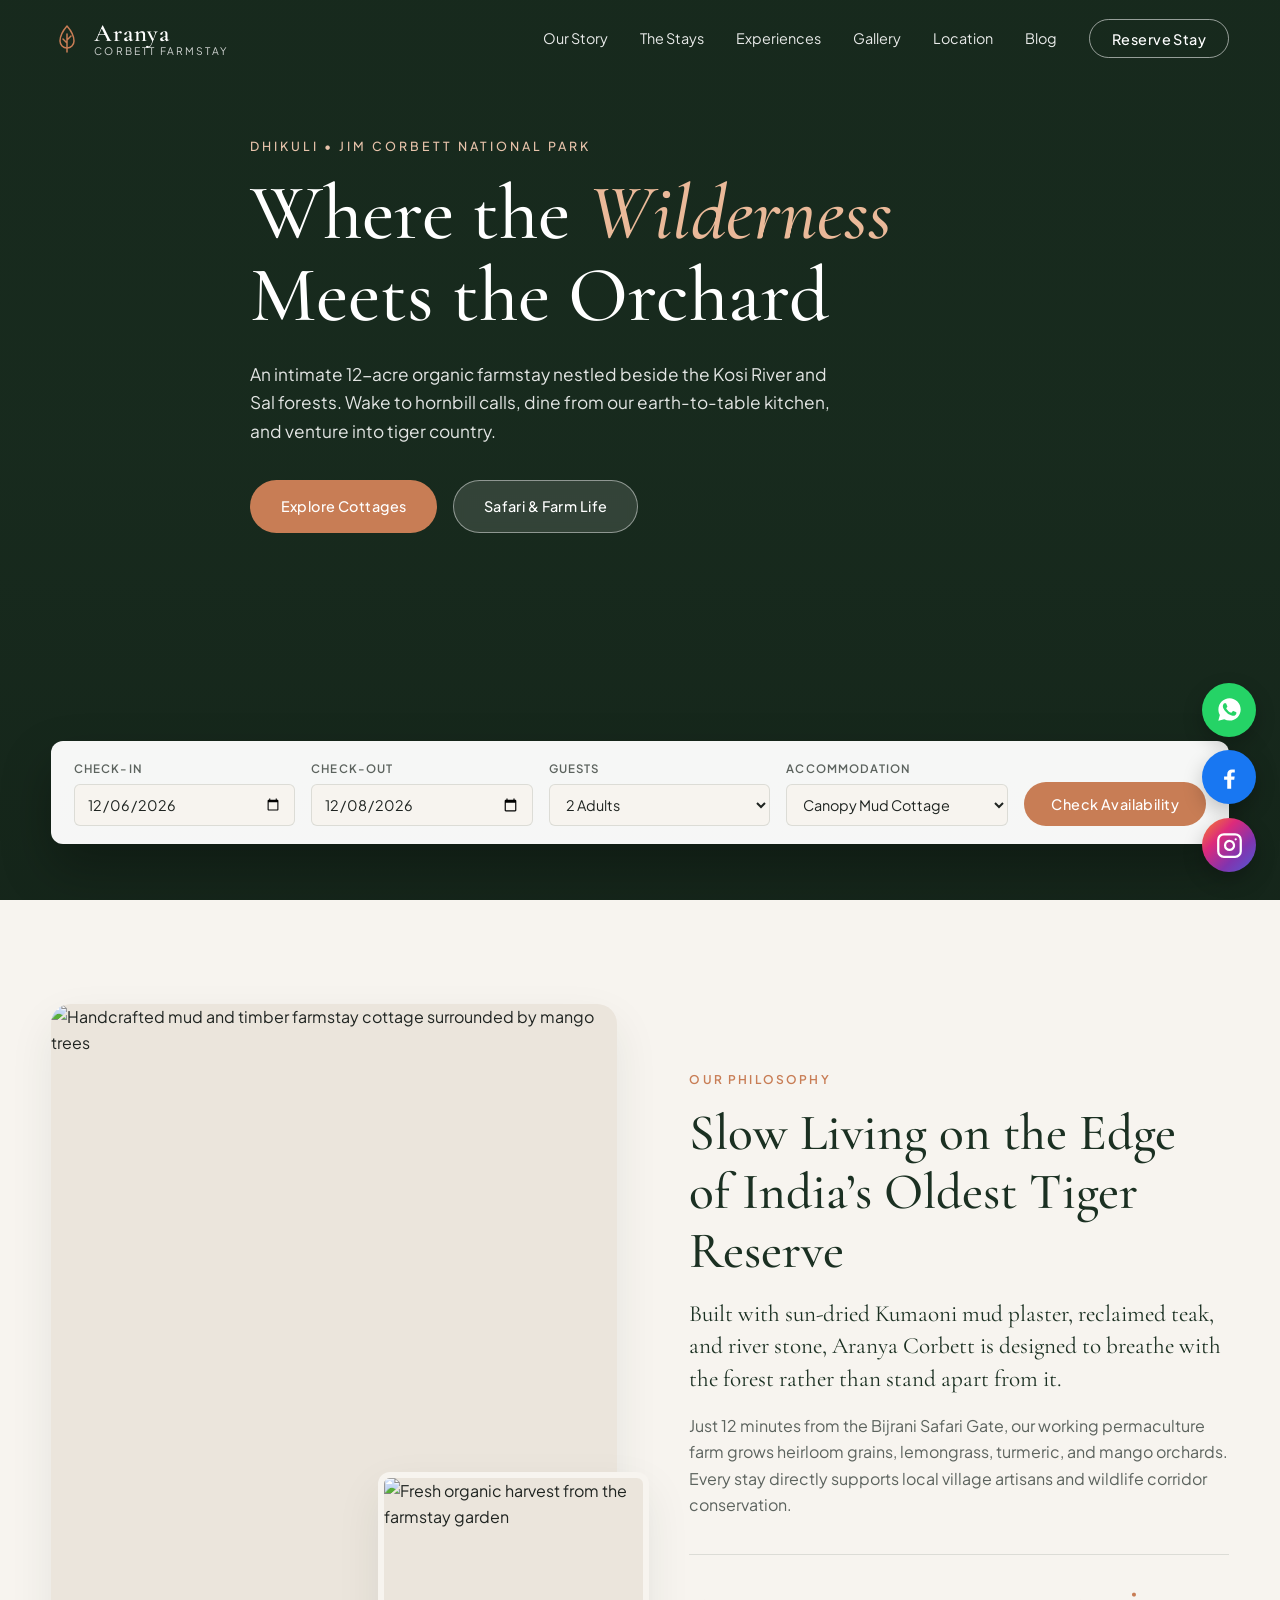
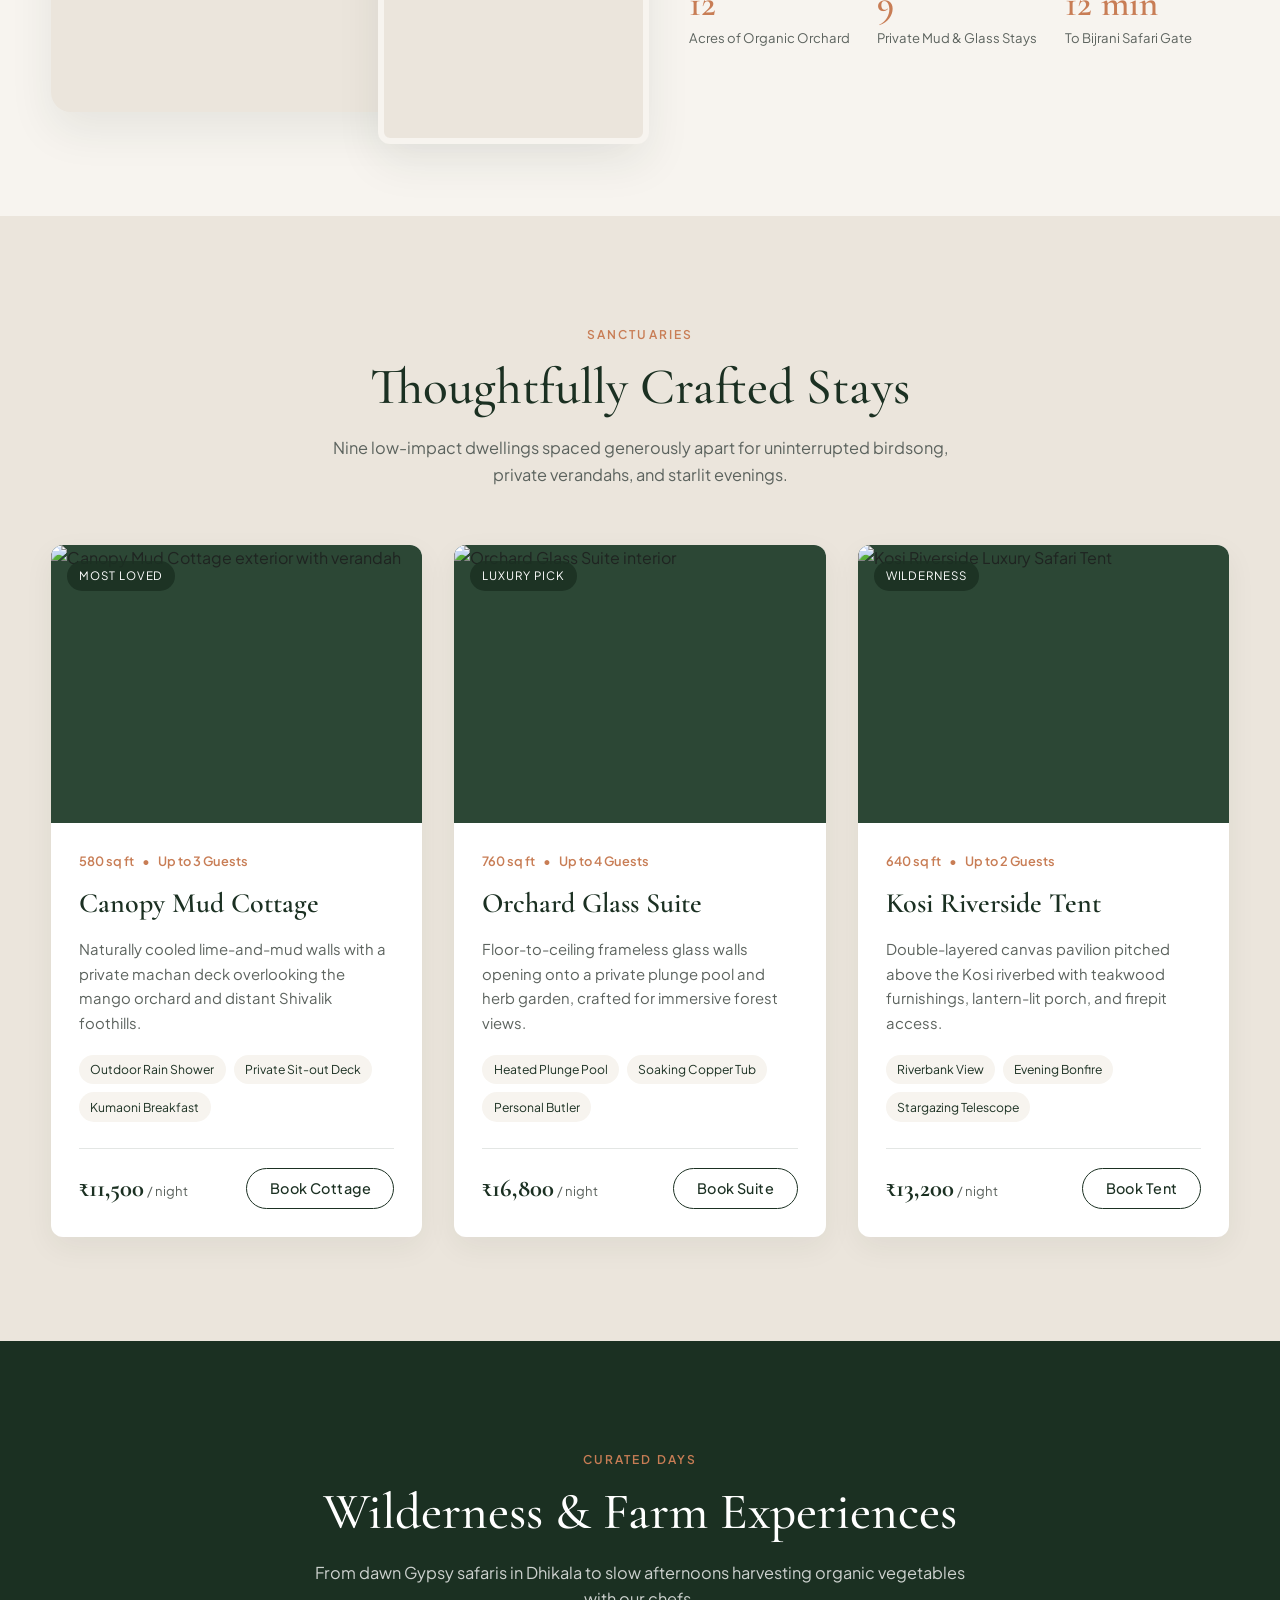
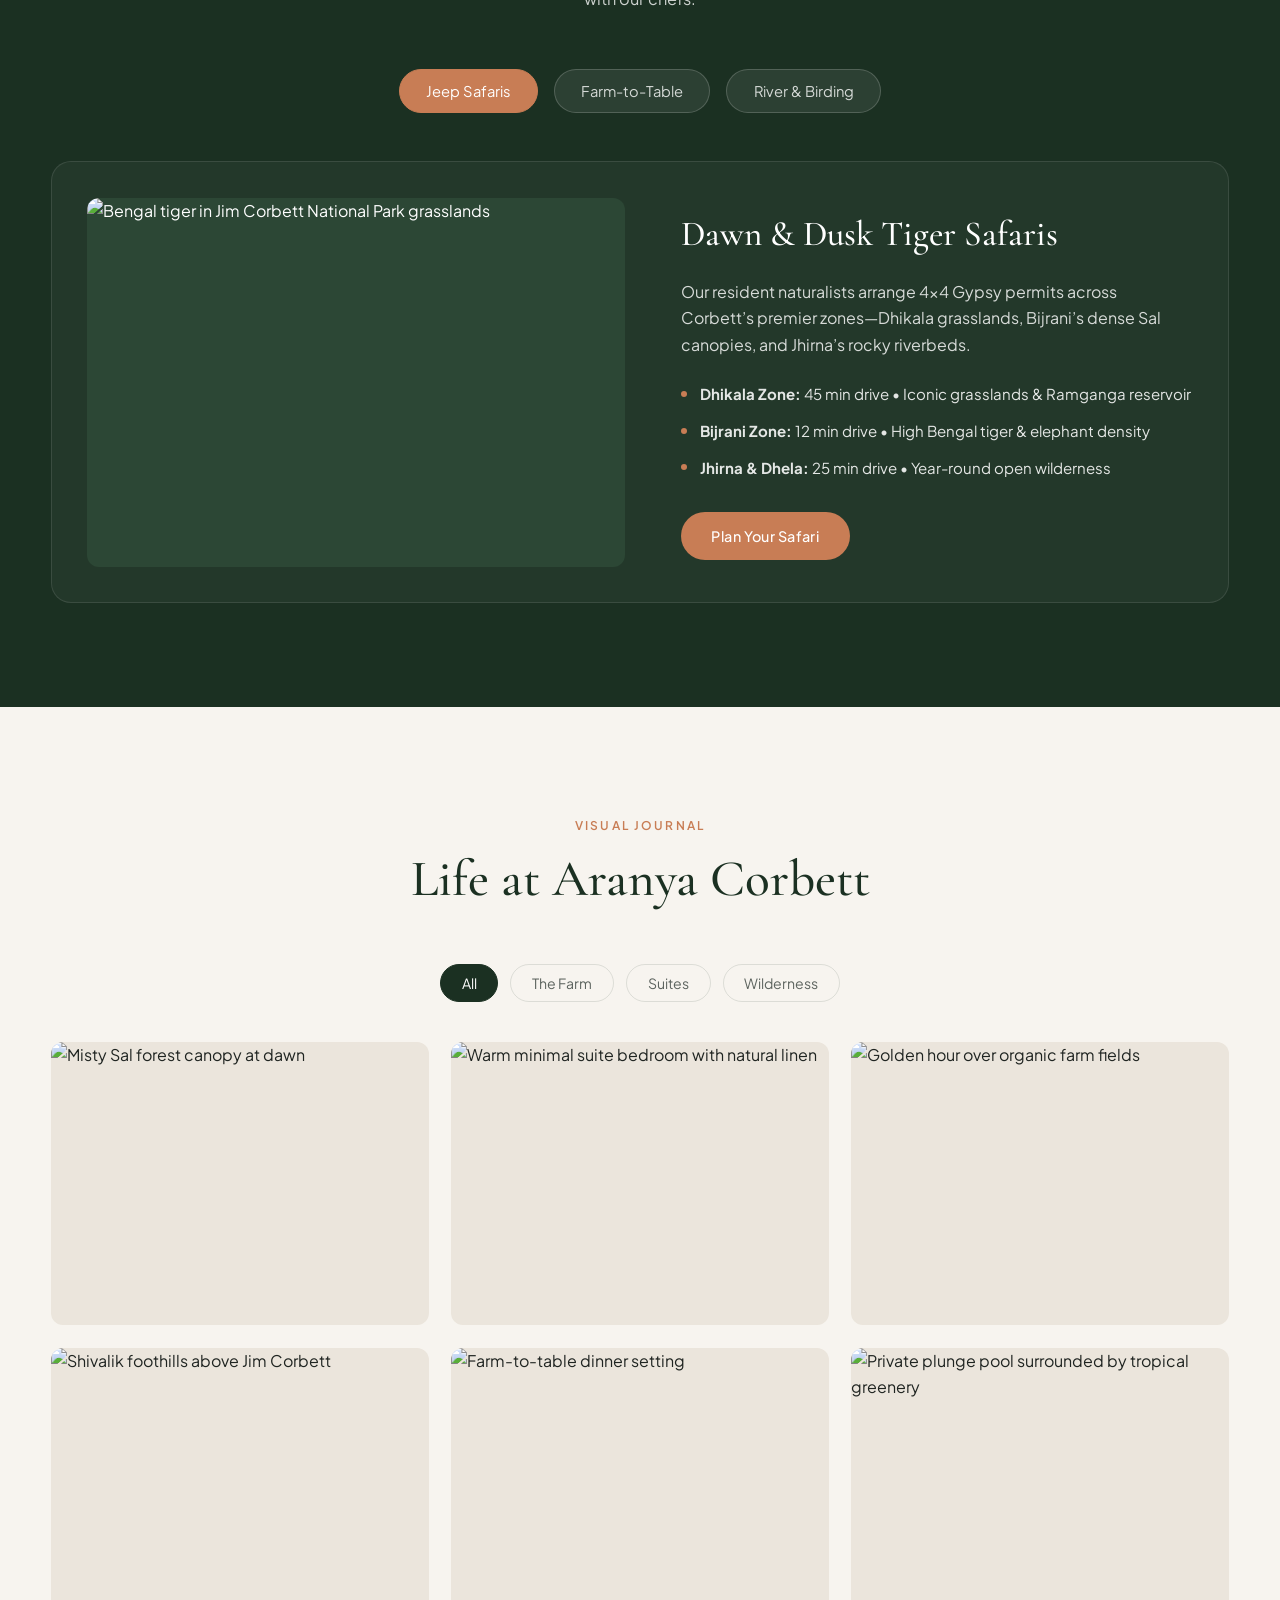
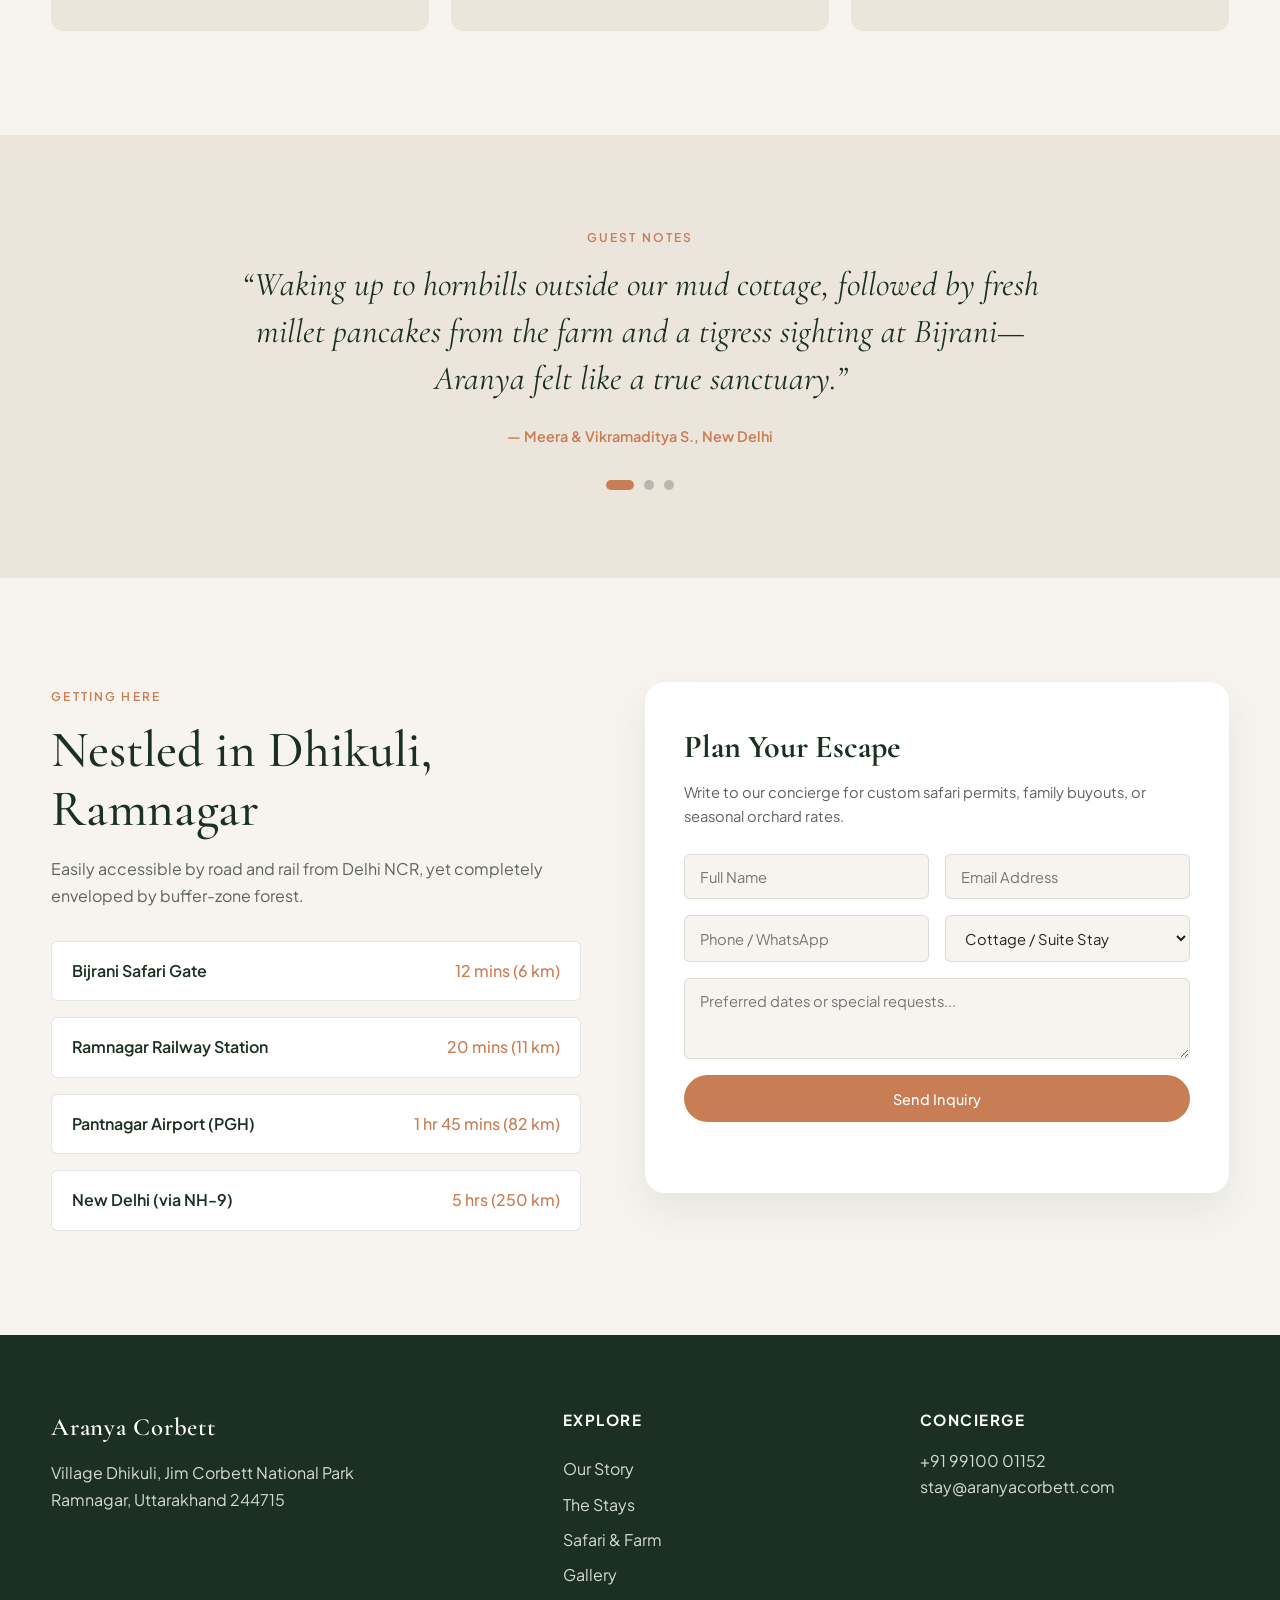
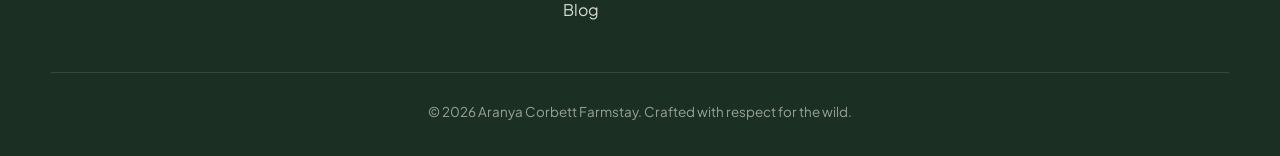
==== commit 5e4bd133: "Add thank you, 404, and blog pages" ====
--- a/index.html
+++ b/index.html
@@ -31,6 +31,7 @@
         <a href="#experiences">Experiences</a>
         <a href="#gallery">Gallery</a>
         <a href="#location">Location</a>
+        <a href="blog.html">Blog</a>
         <button class="btn btn-outline-light nav-cta open-booking-btn" type="button">Reserve Stay</button>
       </nav>
 
@@ -463,6 +464,7 @@
         <a href="#stays">The Stays</a>
         <a href="#experiences">Safari &amp; Farm</a>
         <a href="#gallery">Gallery</a>
+        <a href="blog.html">Blog</a>
       </div>
       <div class="footer-contact">
         <h4>Concierge</h4>
--- a/styles.css
+++ b/styles.css
@@ -181,7 +181,8 @@
   transition: background-color 0.35s ease, padding 0.35s ease, box-shadow 0.35s ease;
 }
 
-.navbar.scrolled {
+.navbar.scrolled,
+.navbar.navbar-solid {
   background-color: rgba(27, 48, 34, 0.96);
   backdrop-filter: blur(10px);
   padding: 0.85rem 0;
@@ -1203,3 +1204,337 @@
     gap: 1rem;
   }
 }
+
+/* =========================================================
+   Subpages: Thank You, 404, Blog & Article
+   ========================================================= */
+
+/* Status Pages (Thank You & 404) */
+.status-page {
+  min-height: calc(100vh - 220px);
+  display: flex;
+  align-items: center;
+  justify-content: center;
+  padding: 9.5rem 0 5rem;
+  background-color: var(--bg-cream);
+}
+
+.status-card {
+  max-width: 660px;
+  margin-inline: auto;
+  text-align: center;
+  background: var(--white);
+  padding: 3.5rem 2.5rem;
+  border-radius: var(--radius-lg);
+  box-shadow: var(--shadow-soft);
+  border: 1px solid var(--border-soft);
+}
+
+.status-icon {
+  width: 72px;
+  height: 72px;
+  margin: 0 auto 1.6rem;
+  border-radius: 50%;
+  background: rgba(27, 48, 34, 0.08);
+  color: var(--forest-deep);
+  display: flex;
+  align-items: center;
+  justify-content: center;
+}
+
+.status-icon svg {
+  width: 34px;
+  height: 34px;
+}
+
+.status-code {
+  display: block;
+  font-family: var(--font-serif);
+  font-size: clamp(4rem, 9vw, 6rem);
+  font-weight: 600;
+  line-height: 1;
+  color: var(--terracotta);
+  margin-bottom: 0.75rem;
+}
+
+.status-card h1 {
+  font-family: var(--font-serif);
+  font-size: clamp(2rem, 4vw, 2.85rem);
+  font-weight: 500;
+  line-height: 1.15;
+  color: var(--forest-deep);
+  margin-bottom: 1rem;
+}
+
+.status-card p {
+  color: var(--text-muted);
+  font-size: 1.02rem;
+  max-width: 520px;
+  margin: 0 auto 2rem;
+}
+
+.status-actions {
+  display: flex;
+  flex-wrap: wrap;
+  justify-content: center;
+  gap: 1rem;
+}
+
+/* Subpage Hero (Blog & Article) */
+.subpage-hero {
+  background-color: var(--forest-deep);
+  color: var(--white);
+  padding: 9.5rem 0 4.5rem;
+  text-align: center;
+  position: relative;
+  overflow: hidden;
+}
+
+.subpage-hero .section-title {
+  color: var(--white);
+  margin-bottom: 1rem;
+}
+
+.subpage-hero .section-desc {
+  color: rgba(255, 255, 255, 0.8);
+  max-width: 640px;
+  margin-inline: auto;
+}
+
+/* Blog Listing Grid */
+.blog-grid {
+  display: grid;
+  grid-template-columns: repeat(3, 1fr);
+  gap: 2rem;
+}
+
+.blog-card {
+  background: var(--white);
+  border-radius: var(--radius-md);
+  overflow: hidden;
+  box-shadow: var(--shadow-card);
+  display: flex;
+  flex-direction: column;
+  transition: transform var(--transition), box-shadow var(--transition);
+}
+
+.blog-card:hover {
+  transform: translateY(-6px);
+  box-shadow: var(--shadow-soft);
+}
+
+.blog-img-wrap {
+  position: relative;
+  aspect-ratio: 16 / 10;
+  overflow: hidden;
+  background-color: var(--forest-mid);
+}
+
+.blog-img-wrap img {
+  width: 100%;
+  height: 100%;
+  object-fit: cover;
+  transition: transform 0.6s ease;
+}
+
+.blog-card:hover .blog-img-wrap img {
+  transform: scale(1.06);
+}
+
+.blog-badge {
+  position: absolute;
+  top: 1rem;
+  left: 1rem;
+  background: rgba(27, 48, 34, 0.88);
+  color: var(--white);
+  font-size: 0.72rem;
+  letter-spacing: 0.08em;
+  text-transform: uppercase;
+  padding: 0.35rem 0.75rem;
+  border-radius: 50px;
+}
+
+.blog-body {
+  padding: 1.75rem;
+  display: flex;
+  flex-direction: column;
+  flex: 1;
+}
+
+.blog-meta {
+  display: flex;
+  gap: 0.5rem;
+  font-size: 0.8rem;
+  color: var(--terracotta);
+  font-weight: 600;
+  margin-bottom: 0.6rem;
+}
+
+.blog-title {
+  font-family: var(--font-serif);
+  font-size: 1.65rem;
+  font-weight: 600;
+  line-height: 1.25;
+  color: var(--forest-deep);
+  margin-bottom: 0.75rem;
+}
+
+.blog-excerpt {
+  color: var(--text-muted);
+  font-size: 0.93rem;
+  margin-bottom: 1.5rem;
+}
+
+.blog-read-more {
+  margin-top: auto;
+  font-size: 0.88rem;
+  font-weight: 600;
+  color: var(--forest-deep);
+  display: inline-flex;
+  align-items: center;
+  gap: 0.4rem;
+  transition: color 0.25s ease;
+}
+
+.blog-read-more:hover {
+  color: var(--terracotta);
+}
+
+/* Blog Article Page */
+.breadcrumb {
+  display: flex;
+  justify-content: center;
+  flex-wrap: wrap;
+  gap: 0.5rem;
+  font-size: 0.84rem;
+  color: rgba(255, 255, 255, 0.75);
+  margin-bottom: 1.4rem;
+}
+
+.breadcrumb a:hover {
+  color: var(--terracotta);
+}
+
+.article-section {
+  padding: 4.5rem 0 6rem;
+}
+
+.article-wrap {
+  max-width: 800px;
+  margin-inline: auto;
+}
+
+.article-hero-img {
+  border-radius: var(--radius-lg);
+  overflow: hidden;
+  box-shadow: var(--shadow-soft);
+  aspect-ratio: 16 / 9;
+  margin-bottom: 2.5rem;
+  background-color: var(--bg-sand);
+}
+
+.article-hero-img img {
+  width: 100%;
+  height: 100%;
+  object-fit: cover;
+}
+
+.article-content h2 {
+  font-family: var(--font-serif);
+  font-size: clamp(1.65rem, 3vw, 2.2rem);
+  font-weight: 600;
+  color: var(--forest-deep);
+  margin: 2.4rem 0 0.85rem;
+  line-height: 1.25;
+}
+
+.article-content h3 {
+  font-family: var(--font-serif);
+  font-size: 1.4rem;
+  font-weight: 600;
+  color: var(--forest-mid);
+  margin: 1.6rem 0 0.6rem;
+}
+
+.article-content p {
+  color: var(--text-dark);
+  font-size: 1.02rem;
+  line-height: 1.8;
+  margin-bottom: 1.25rem;
+}
+
+.article-content ul {
+  margin: 0.75rem 0 1.5rem 1.4rem;
+  color: var(--text-dark);
+  display: grid;
+  gap: 0.6rem;
+}
+
+.article-content li {
+  line-height: 1.7;
+}
+
+.season-box {
+  background: var(--white);
+  border-left: 4px solid var(--terracotta);
+  border-radius: var(--radius-sm);
+  padding: 1.4rem 1.6rem;
+  margin: 1.8rem 0;
+  box-shadow: var(--shadow-card);
+}
+
+.season-box strong {
+  color: var(--forest-deep);
+}
+
+.article-cta-banner {
+  margin-top: 3.5rem;
+  background-color: var(--forest-deep);
+  color: var(--white);
+  padding: 2.8rem 2.4rem;
+  border-radius: var(--radius-lg);
+  text-align: center;
+  box-shadow: var(--shadow-soft);
+}
+
+.article-cta-banner h3 {
+  font-family: var(--font-serif);
+  font-size: clamp(1.75rem, 3vw, 2.3rem);
+  font-weight: 500;
+  color: var(--white);
+  margin-bottom: 0.75rem;
+}
+
+.article-cta-banner p {
+  color: rgba(255, 255, 255, 0.84);
+  max-width: 540px;
+  margin: 0 auto 1.6rem;
+}
+
+.article-back-links {
+  margin-top: 2.5rem;
+  padding-top: 1.8rem;
+  border-top: 1px solid var(--border-soft);
+  display: flex;
+  justify-content: space-between;
+  flex-wrap: wrap;
+  gap: 1rem;
+}
+
+@media (max-width: 1024px) {
+  .blog-grid {
+    grid-template-columns: repeat(2, 1fr);
+  }
+}
+
+@media (max-width: 768px) {
+  .blog-grid {
+    grid-template-columns: 1fr;
+  }
+  .status-card {
+    padding: 2.4rem 1.5rem;
+  }
+  .article-cta-banner {
+    padding: 2rem 1.4rem;
+  }
+}
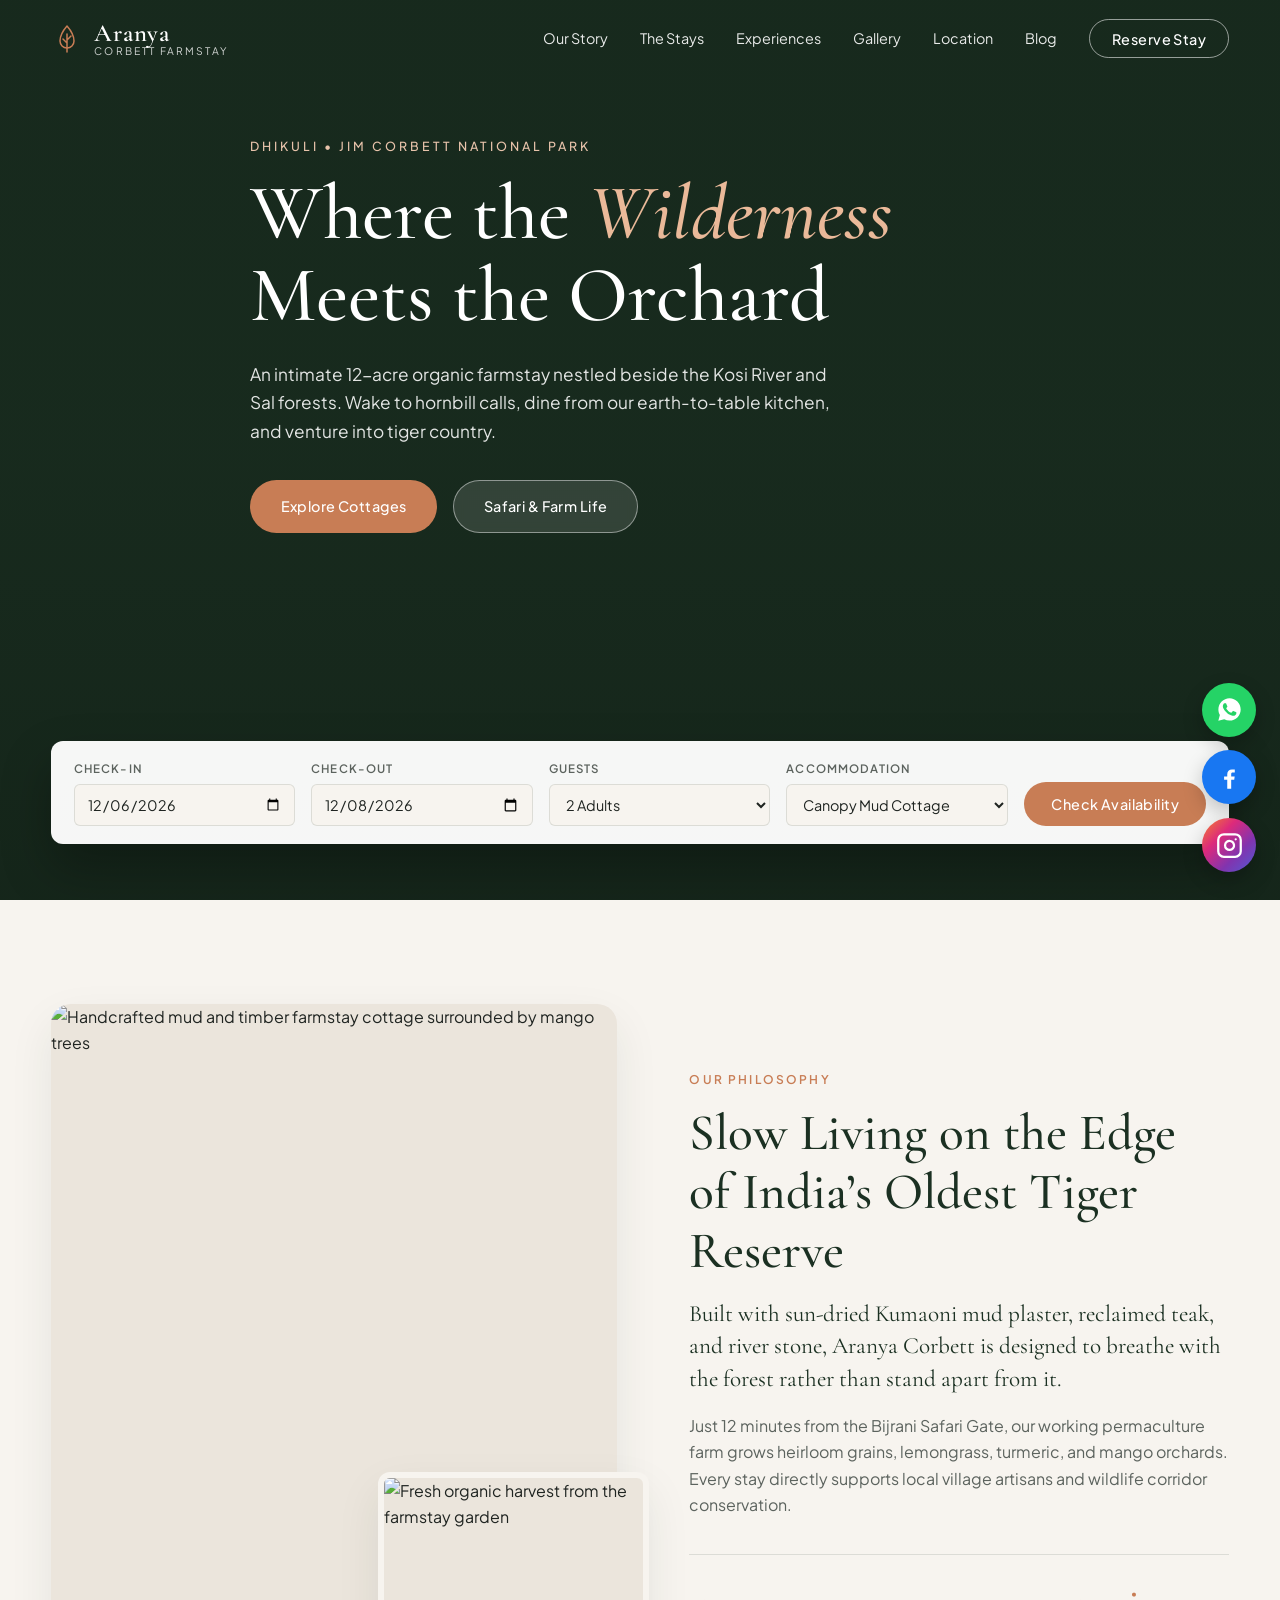
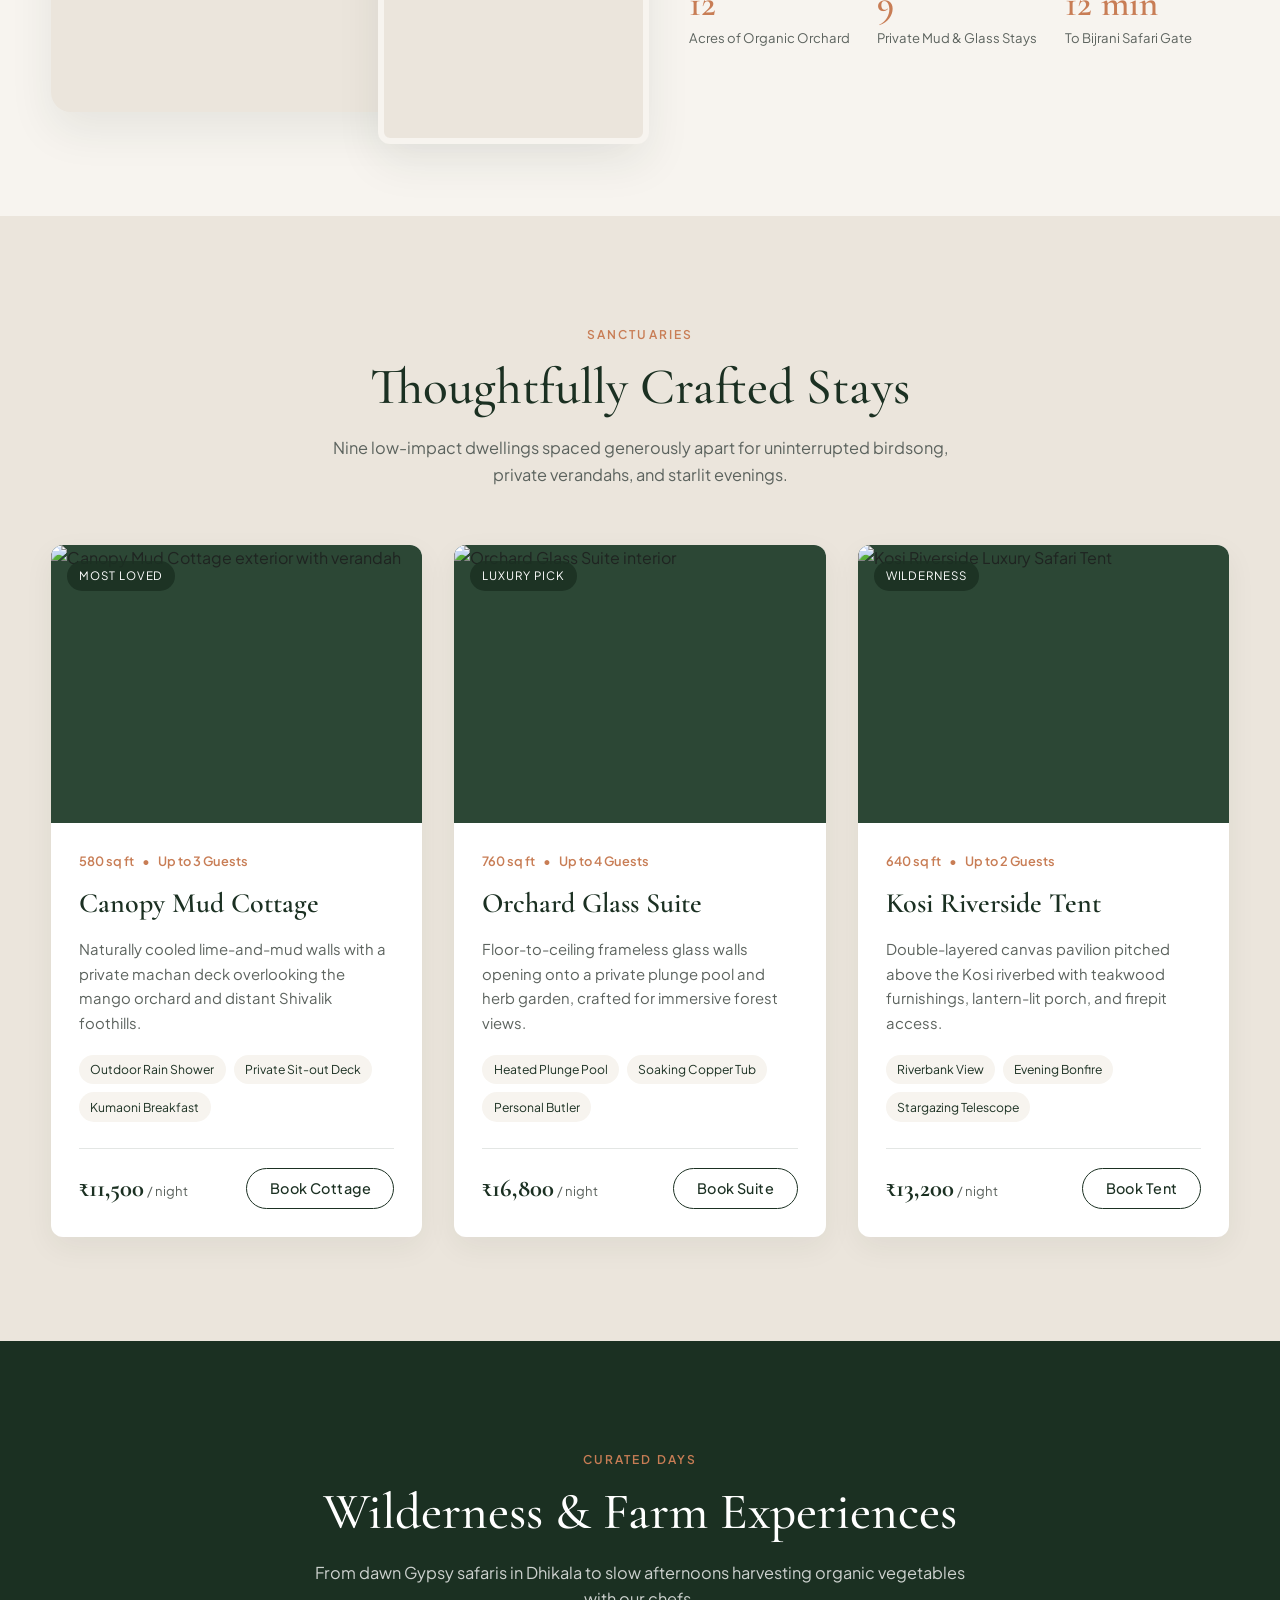
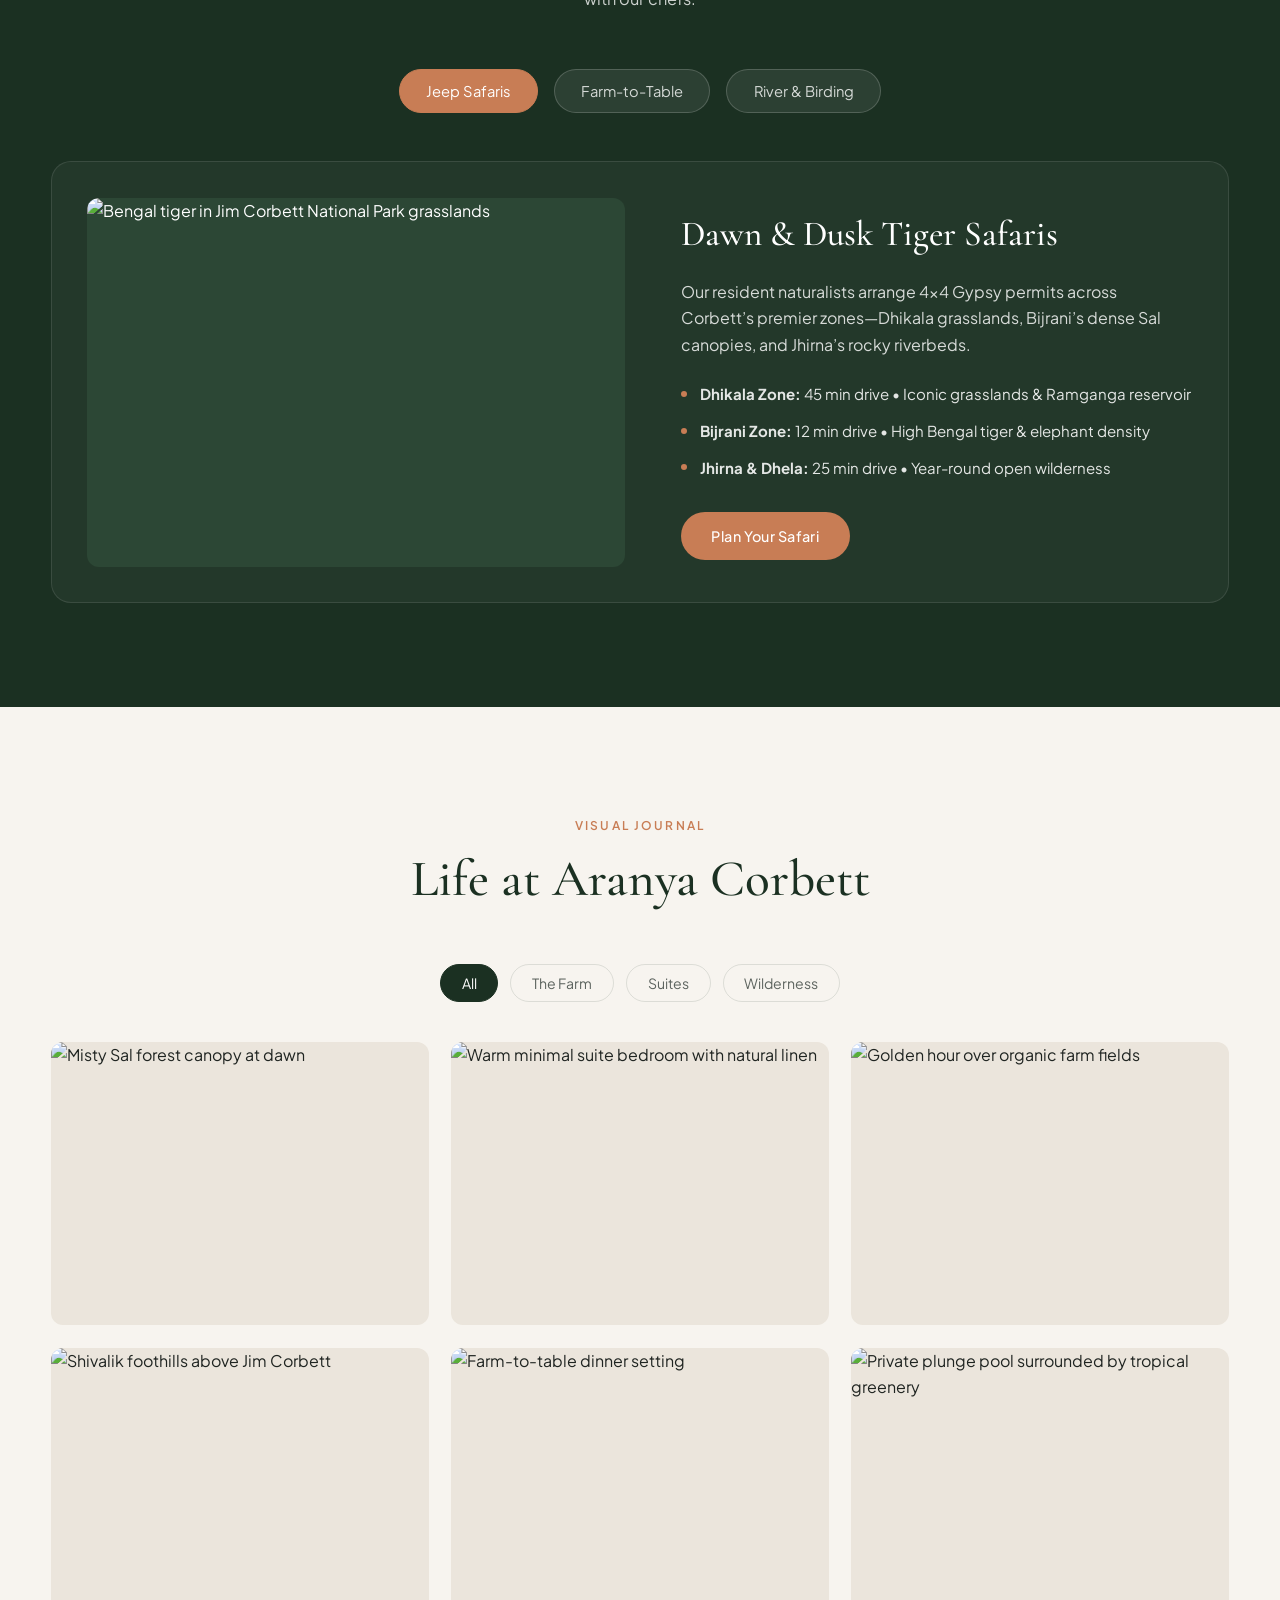
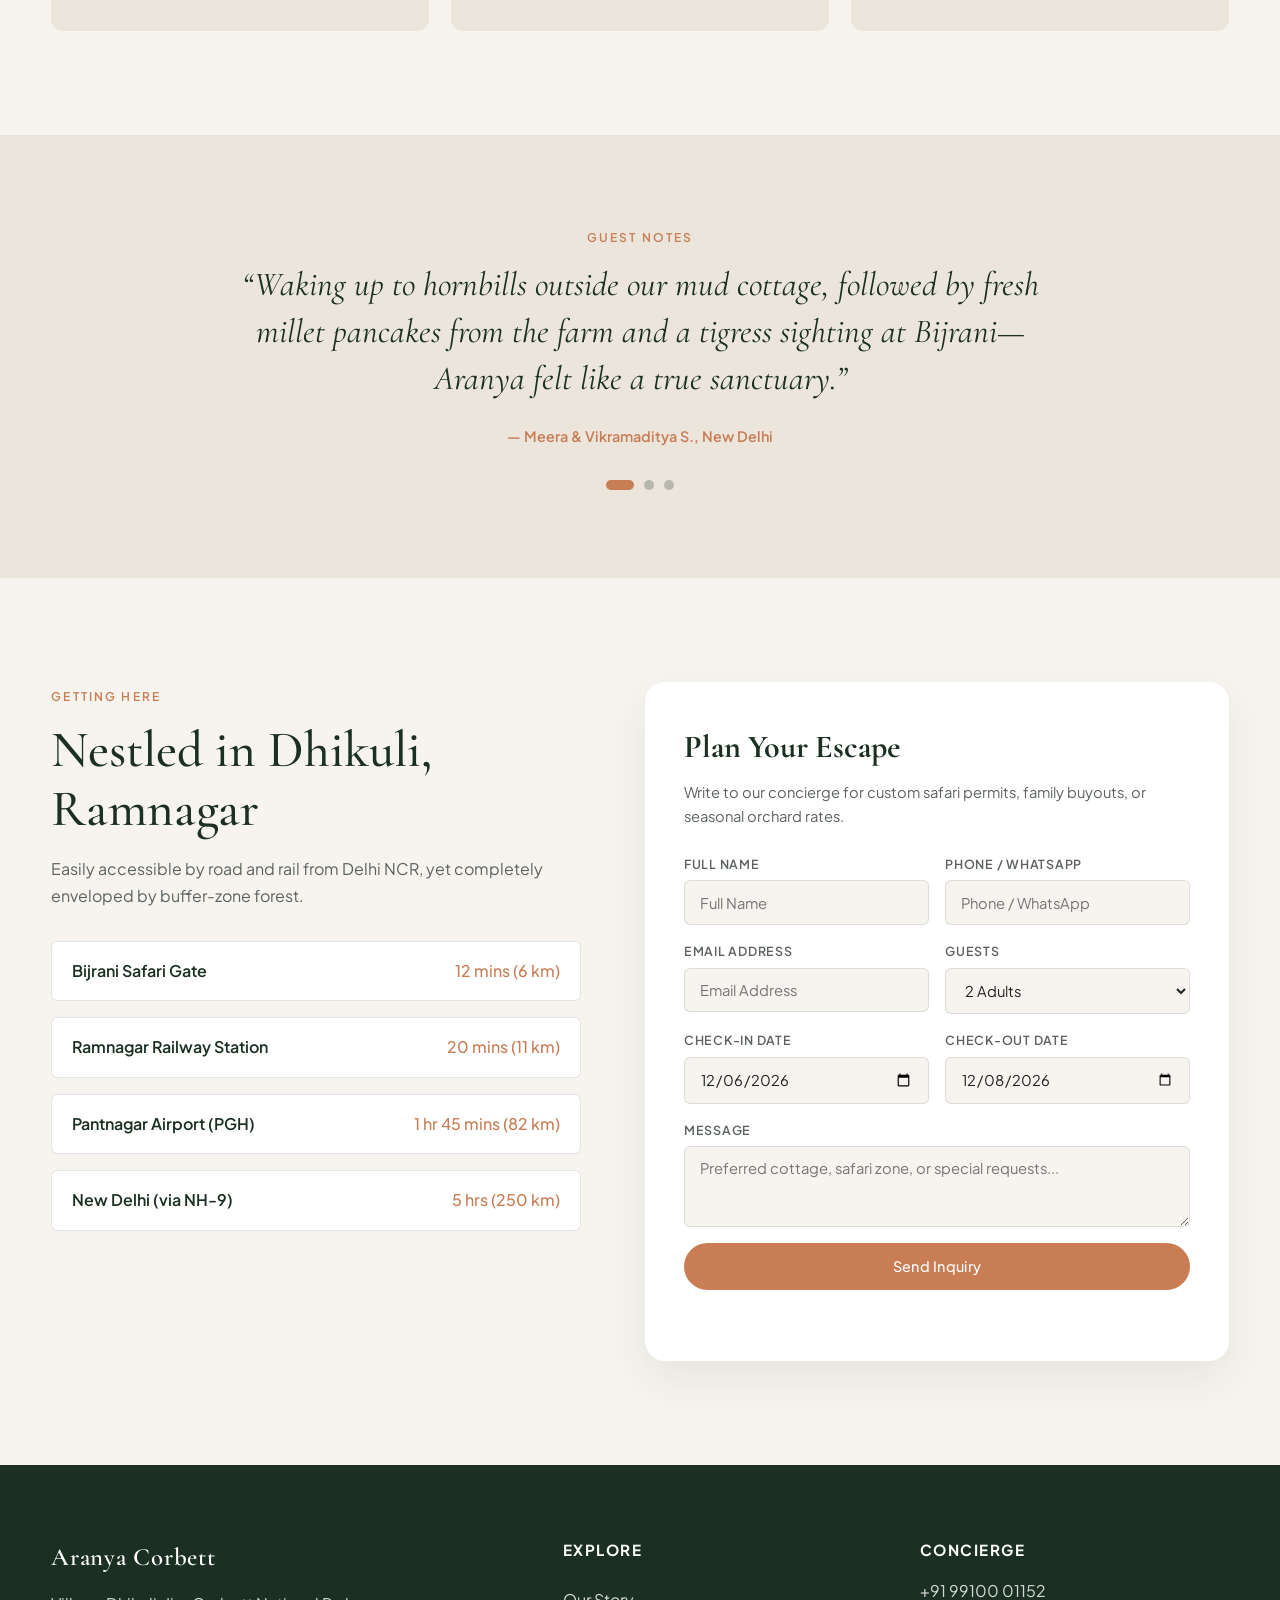
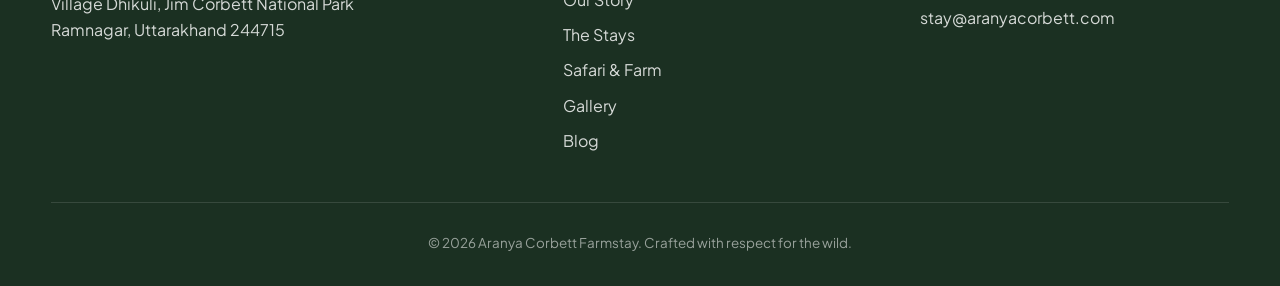
==== commit c6ff05d8: "Update Google form integration" ====
--- a/index.html
+++ b/index.html
@@ -432,19 +432,46 @@
         <p>Write to our concierge for custom safari permits, family buyouts, or seasonal orchard rates.</p>
         <form id="contactForm" class="contact-form">
           <div class="form-row">
-            <input type="text" id="cf-name" placeholder="Full Name" required />
-            <input type="email" id="cf-email" placeholder="Email Address" required />
+            <div class="form-group">
+              <label for="cf-name">Full Name</label>
+              <input type="text" id="cf-name" name="name" placeholder="Full Name" required />
+            </div>
+            <div class="form-group">
+              <label for="cf-phone">Phone / WhatsApp</label>
+              <input type="tel" id="cf-phone" name="phone" placeholder="Phone / WhatsApp" required />
+            </div>
           </div>
           <div class="form-row">
-            <input type="tel" id="cf-phone" placeholder="Phone / WhatsApp" required />
-            <select id="cf-interest">
-              <option value="Cottage Stay">Cottage / Suite Stay</option>
-              <option value="Safari + Stay">Safari + Stay Package</option>
-              <option value="Full Farm Buyout">Full Farmstay Buyout</option>
-            </select>
-          </div>
-          <textarea id="cf-message" rows="3" placeholder="Preferred dates or special requests..."></textarea>
-          <button type="submit" class="btn btn-primary btn-full">Send Inquiry</button>
+            <div class="form-group">
+              <label for="cf-email">Email Address</label>
+              <input type="email" id="cf-email" name="email" placeholder="Email Address" required />
+            </div>
+            <div class="form-group">
+              <label for="cf-guests">Guests</label>
+              <select id="cf-guests" name="guests" required>
+                <option value="2 Adults">2 Adults</option>
+                <option value="2 Adults, 1 Child">2 Adults, 1 Child</option>
+                <option value="4 Adults">4 Adults</option>
+                <option value="Family (6 Guests)">Family (6 Guests)</option>
+                <option value="Group (8+ Guests)">Group (8+ Guests)</option>
+              </select>
+            </div>
+          </div>
+          <div class="form-row">
+            <div class="form-group">
+              <label for="cf-checkin">Check-In Date</label>
+              <input type="date" id="cf-checkin" name="checkin" required />
+            </div>
+            <div class="form-group">
+              <label for="cf-checkout">Check-Out Date</label>
+              <input type="date" id="cf-checkout" name="checkout" required />
+            </div>
+          </div>
+          <div class="form-group">
+            <label for="cf-message">Message</label>
+            <textarea id="cf-message" name="message" rows="3" placeholder="Preferred cottage, safari zone, or special requests..."></textarea>
+          </div>
+          <button type="submit" id="cf-submit" class="btn btn-primary btn-full">Send Inquiry</button>
           <p class="form-feedback" id="contactFeedback" role="status" aria-live="polite"></p>
         </form>
       </div>
@@ -508,11 +535,17 @@
             <input type="tel" id="mb-phone" placeholder="+91 98..." required />
           </div>
         </div>
-        <div class="form-group">
-          <label for="mb-name">Guest Name</label>
-          <input type="text" id="mb-name" placeholder="Your full name" required />
-        </div>
-        <button type="submit" class="btn btn-primary btn-full">Request Confirmation</button>
+        <div class="form-row">
+          <div class="form-group">
+            <label for="mb-name">Guest Name</label>
+            <input type="text" id="mb-name" placeholder="Your full name" required />
+          </div>
+          <div class="form-group">
+            <label for="mb-email">Email Address</label>
+            <input type="email" id="mb-email" placeholder="you@example.com" required />
+          </div>
+        </div>
+        <button type="submit" id="mb-submit" class="btn btn-primary btn-full">Request Confirmation</button>
         <p class="form-feedback" id="modalFeedback" role="status" aria-live="polite"></p>
       </form>
     </div>
